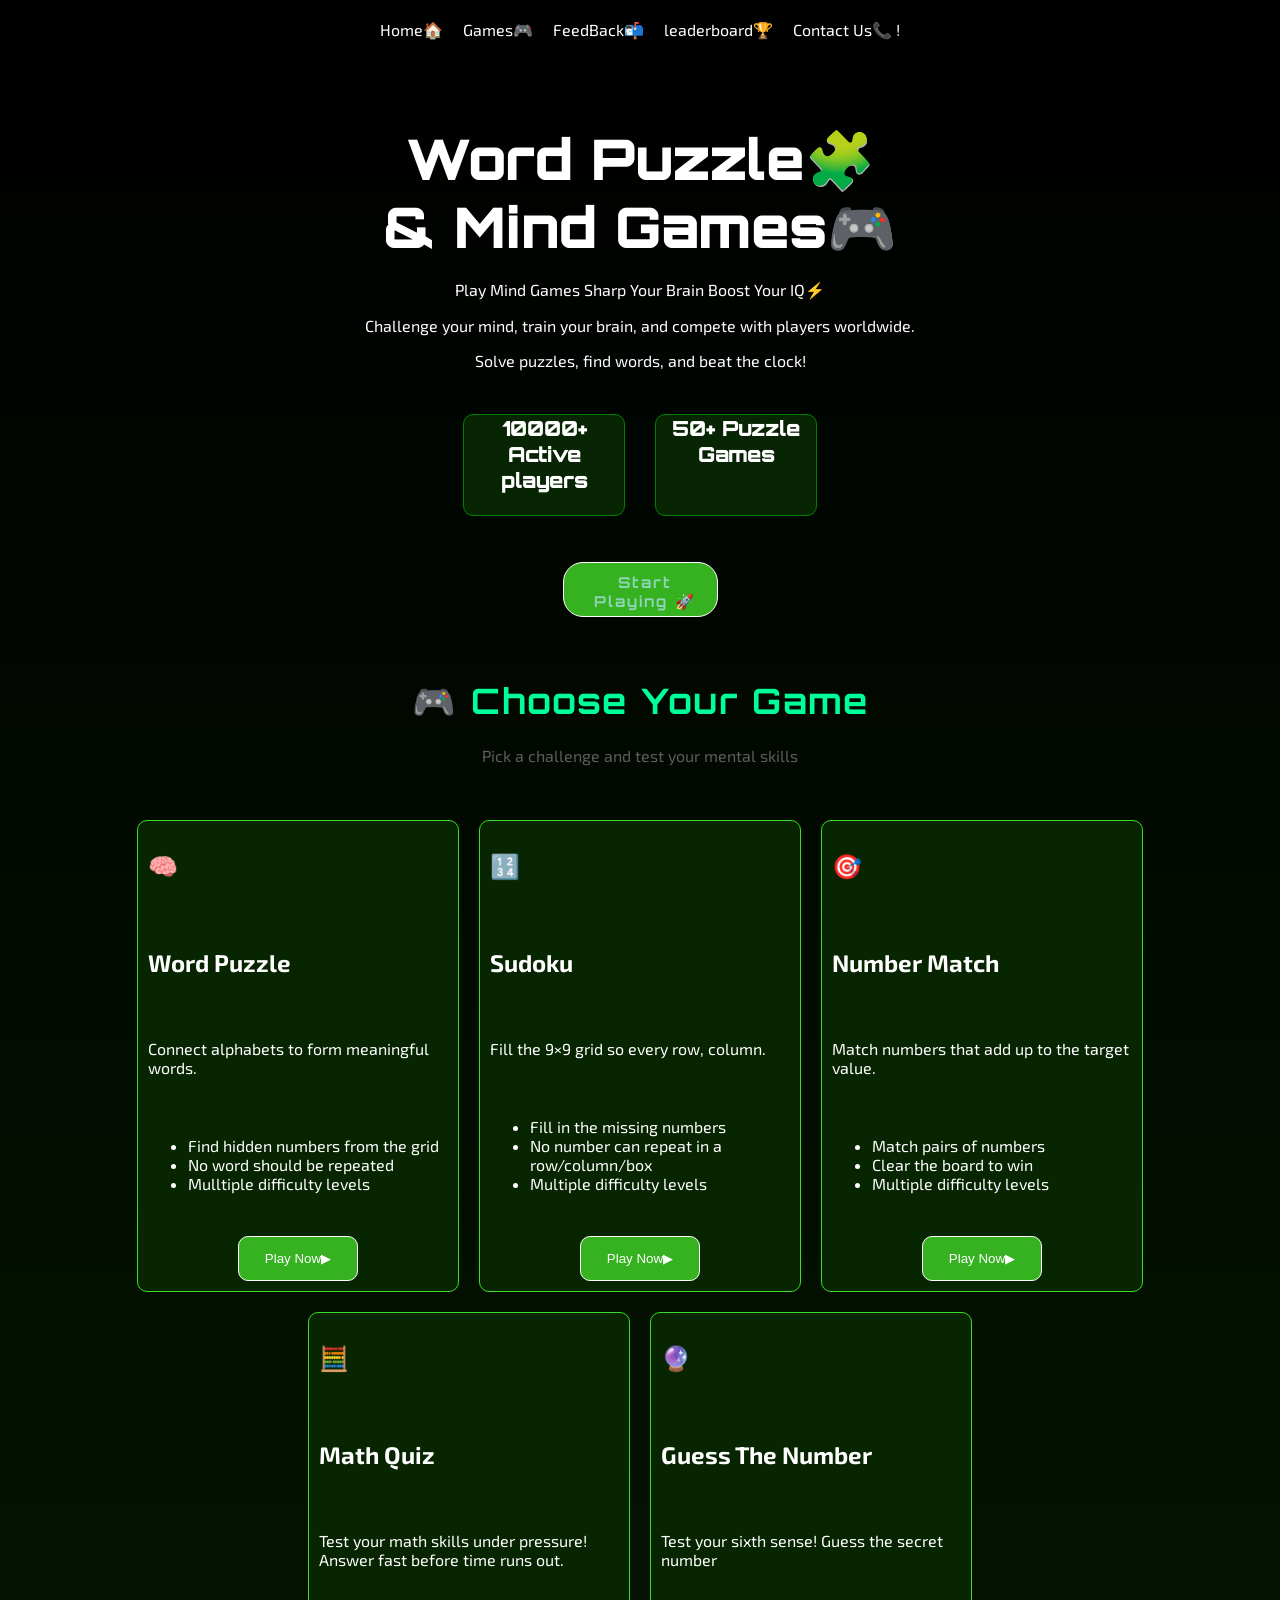
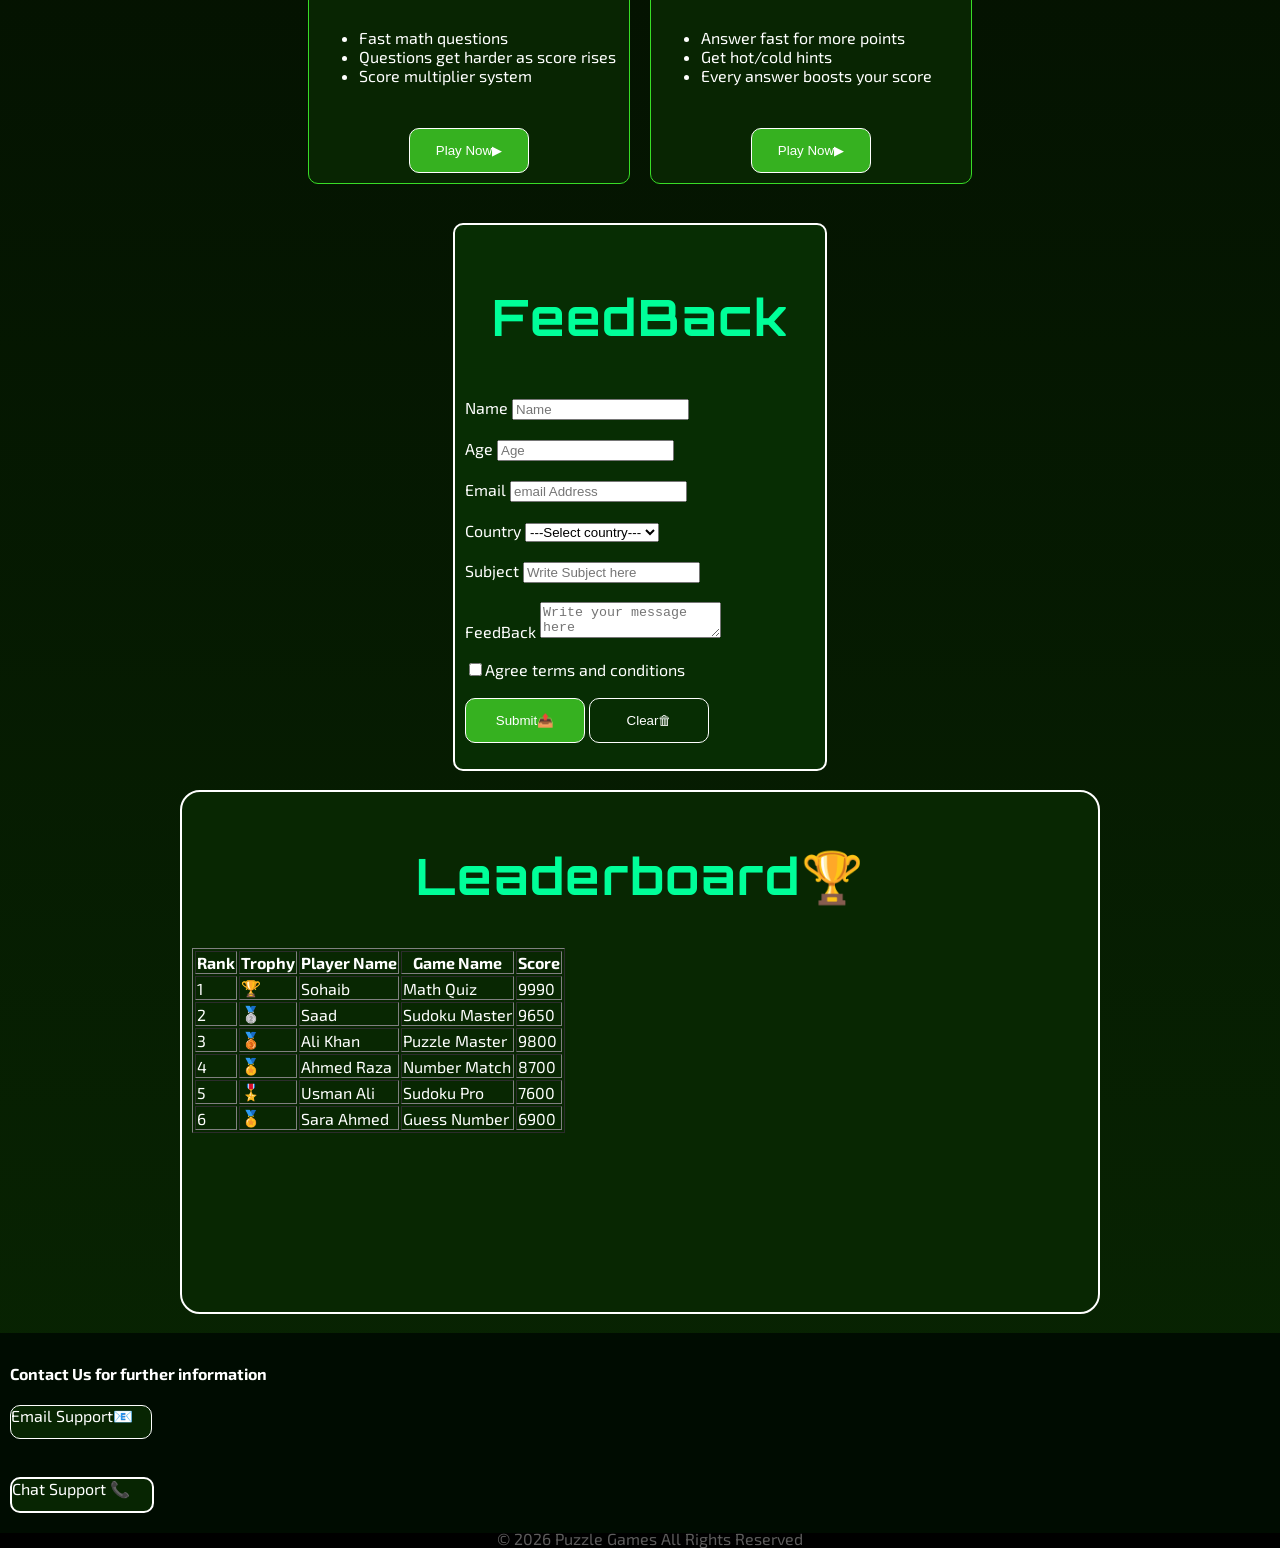
==== index.html @ 6eb20906 "3rd commit" ====
<html lang="en">

<head>
  <meta charset="UTF-8" />
  <meta name="viewport" content="width=device-width, initial-scale=1.0" />
  <title>Word Puzzle🧩 and Mind Games🎮</title>
  <link rel="preconnect" href="https://fonts.googleapis.com">
  <link rel="preconnect" href="https://fonts.gstatic.com" crossorigin>
  <link
    href="https://fonts.googleapis.com/css2?family=Exo+2:ital,wght@0,300;0,400;0,600;0,700;0,900;1,700&family=Orbitron:wght@400;700;900&display=swap"
    rel="stylesheet">
  <link href="https://fonts.googleapis.com/css2?family=Orbitron:wght@400;700&display=swap" rel="stylesheet">
  <link rel="stylesheet" href="./styles.css" />
</head>

<body>
  <header id="header">
    <nav class="games-nav">
      <a href="#">Home🏠</a>
      <a href="#">Games🎮</a>
      <a href="#">FeedBack📬</a>
      <a href="#">leaderboard🏆</a>
      <a href="#">Contact Us📞 !</a>
    </nav>
  </header>
  <br />
  <main>
    <section id="main">
      <div id="main-hd">
        <h1 id="h1-1" class="heading">Word Puzzle🧩<br> <span>& Mind Games🎮</span> </h1>
        <p>Play Mind Games Sharp Your Brain Boost Your IQ⚡</p>
        <p>
          Challenge your mind, train your brain, and compete with players
          worldwide.
        </p>
        <p>Solve puzzles, find words, and beat the clock!</p>
        <div id="stats">
          <h4 id="st-01">10000+ Active players</h4>
          <h4 id="st-02">50+ Puzzle Games</h4>
        </div>
      </div>
      <br>
      <button id="st-p">Start Playing 🚀</button>
    </section>
<br>
<br>

    <h1 id="h1-3">🎮 Choose Your Game</h1>
    <p id="p-1">Pick a challenge and test your mental skills</p>
    <br>
    <section id="games">

      <div id="card-01" class="g-cards">
        <h2>🧠</h2>
        <h2 id="g-cards-h2">Word Puzzle</h2>
        <p>Connect alphabets to form meaningful words.</p>
        <ul>
          <li>Find hidden numbers from the grid</li>
          <li>No word should be repeated</li>
          <li>Mulltiple difficulty levels</li>
        </ul>
        <div id="btn-1" class="p-btns">
          <button id="btn-play" class="btns">Play Now▶ </button>
        </div>
      </div>
      <div id="card-02" class="g-cards">
        <h2>🔢</h2>
        <h2 id="g-cards-h2">Sudoku</h2>
        <p>Fill the 9×9 grid so every row, column.</p>
        <ul>
          <li>Fill in the missing numbers</li>
          <li>No number can repeat in a row/column/box</li>
          <li>Multiple difficulty levels</li>
        </ul>
        <div id="btn-2" class="p-btns">
          <button id="btn-play" class="btns">Play Now▶</button>
        </div>
      </div>
      <div id="card-03" class="g-cards">
        <h2>🎯</h2>
        <h2 id="g-cards-h2">Number Match</h2>
        <p>Match numbers that add up to the target value.</p>
        <ul>
          <li>Match pairs of numbers</li>
          <li>Clear the board to win</li>
          <li>Multiple difficulty levels</li>
        </ul>
        <div id="btn-3" class="p-btns">
          <button id="btn-play" class="btns">Play Now▶</button>
        </div>
      </div>
      <div id="card-04" class="g-cards">
        <h2>🧮</h2>
        <h2 id="g-cards-h2">Math Quiz</h2>
        <p>Test your math skills under pressure! Answer fast before time runs out.</p>
        <ul>
          <li>Fast math questions</li>
          <li>Questions get harder as score rises</li>
          <li>Score multiplier system</li>
        </ul>
        <div id="btn-4" class="p-btns">
          <button id="btn-play" class="btns">Play Now▶</button>
        </div>
      </div>
      <div id="card-05" class="g-cards">
        <h2>🔮</h2>
        <h2 id="g-cards-h2">Guess The Number</h2>
        <p>Test your sixth sense! Guess the secret number </p>
        <ul>
          <li>Answer fast for more points</li>
          <li>Get hot/cold hints</li>
          <li>Every answer boosts your score</li>
        </ul>
        <div id="btn-5" class="p-btns">
          <button id="btn-play" class="btns">Play Now▶</button>
        </div>
      </div>
    </section>
    <br>
    <section id="FeedBack">
      <div id="fd-b" class="cont-1">
        <form action="#" method="post">
          <h3 id="fdb">FeedBack</h3>
          <div>
            <label id="usr-name" for="name">Name
              <input type="text" placeholder="Name" required />
            </label>
          </div>
          <br />
          <div>
            <label id="usr-age" for="age">Age
              <input type="number" placeholder="Age" required />
            </label>
          </div>
          <br />
          <div>
            <label id="usr-mail" for="email">Email
              <input type="email" placeholder="email Address" required />
            </label>
          </div>
          <br />
          <div>
            <label id="slct-country" for="country">Country</label>
            <select name="country" id="c01">
              <option value="">---Select country---</option>
              <option value="PK">Pakistan</option>
              <option value="US">United States</option>
              <option value="CHI">China</option>
              <option value="IND">India</option>
              <option value="BAN">Bangladesh</option>
              <option value="AFG">Afghanistan</option>
              <option value="IRN">Iran</option>
              <option value="Ger">Germany</option>
            </select>
          </div>
          <br />
          <div>
            <label id="sbjct" for="subject">Subject
              <input type="text" placeholder="Write Subject here" required />
            </label>
          </div>
          <br />
          <div>
            <label id="usr-fdb" for="FeedBack">FeedBack
              <textarea name="message" id="mess" placeholder="Write your message here" required></textarea>
            </label>
          </div>
          <br />
          <div>
            <label for="101">
              <input type="checkbox" id="101" required />Agree terms and conditions
            </label>
          </div>
          <br>
          <button type="submit" id="sub-btn" class="btns">Submit📤</button>
          <button type="reset" id="clr-btn" class="Clearbtn">Clear🗑</button>
      </div>
    </section>
    </form>

    </div>

    <br>
    <section id="leaderboard">
      <div id="ld-01">
        <h2 id="ldr-hed">Leaderboard🏆</h2>
        <table id="ldb-tbl" border="1">
          <tr>
            <th>Rank</th>
            <th>Trophy</th>
            <th>Player Name</th>
            <th>Game Name</th>
            <th>Score</th>
          </tr>

          <tr>
            <td>1</td>
            <td>🏆</td>
            <td>Sohaib</td>
            <td>Math Quiz</td>
            <td>9990</td>
          </tr>

          <tr>
            <td>2</td>
            <td>🥈</td>
            <td>Saad</td>
            <td>Sudoku Master</td>
            <td>9650</td>
          </tr>

          <tr>
            <td>3</td>
            <td>🥉</td>
            <td>Ali Khan</td>
            <td>Puzzle Master</td>
            <td>9800</td>
          </tr>

          <tr>
            <td>4</td>
            <td>🏅</td>
            <td>Ahmed Raza</td>
            <td>Number Match</td>
            <td>8700</td>
          </tr>

          <tr>
            <td>5</td>
            <td>🎖️</td>
            <td>Usman Ali</td>
            <td>Sudoku Pro</td>
            <td>7600</td>
          </tr>

          <tr>
            <td>6</td>
            <td>🏅</td>
            <td>Sara Ahmed</td>
            <td>Guess Number</td>
            <td>6900</td>
          </tr>
        </table>
      </div>
    </section>
    <br>
    <footer>
      <div class="support">
        <h4>Contact Us for further information</h4>
        <div id="e-sup"><a id="em-sup" href="saadullahhassan474@gmail.com">Email Support📧</a>
        </div>
        <br>
        <br>
        <div id="c-sup">
          <a id="ch-sup" href="https//:wa.me/03357741537">Chat Support 📞</a>
        </div>
      </div>
      <P id="p-1">© 2026 Puzzle Games All Rights Reserved</p>
    </footer>
  </main>
</body>

</html>
---- styles.css ----
body{
    background: linear-gradient(black,  #082502);
    font-family: "Exo 2", sans-serif ;
    padding: 0px;
    margin: 0px;
    color: white;
}

nav{
    display: flex;
    justify-content: center;
    gap: 20px;
    padding: 20px;
    background-color: black;
}

#stats{
    display: flex;
    justify-content: center;
    gap: 30px;
}

#st-01, #st-02{
    font-family: 'Orbitron', sans-serif;
    font-size: 1.3rem;
    font-weight: 900;
    width: 160px;
    height: 100px;
    background-color: #072502;
    border: 1px solid green;
    border-radius: 10px;
    transition: 0.3s;
}

.btns {
    width: 120px;
    height: 45px;
    background-color: #36b120;
    border: 1px solid white;
    border-radius: 10px;
    transition: 0.4s;
    color: white;
    cursor: pointer;
}

#clr-btn{
    width: 120px;
    height: 45px;
    text-align: center;
    justify-content: center;
    margin: auto;
    border: 1px solid white;
    border-radius: 10px;
    background-color: rgb(7, 45, 3);
    transition: 0.3s;
    cursor: pointer;
    color: white;
}

#clr-btn:hover{
    transform: scale(1.1);
}

#games{
    display: flex;
    justify-content: center;
    flex-wrap: wrap;
    padding: 20px;
    gap: 20px;
}

.g-cards{
    display: flex;
    flex-direction: column;
    flex-wrap: wrap;
    justify-content: space-between;
    width: 300px;
    height: 450px;
    background-color: #082502;
    border: 1px solid rgb(56, 221, 38);
    border-radius: 10px;
    padding: 10px;
    transition: 0.3s;

}

.g-cards:hover{
    transform: translateY(-10px);
    box-shadow: 
    0 0 10px greenyellow,
    0 0 20px greenyellow,
    0 0 40px greenyellow;
}


.p-btns{
    display: flex;
    justify-content: center;
}

.btns:hover{
    transform: scale(1.1);

}

#h1-1{
    font-family: 'Orbitron', sans-serif;
    font-size: clamp(2rem, 5vw, 3.5rem);
    font-weight: 900;
    line-height: 1.2;
    margin-bottom: 20px;
    text-shadow: 0 0 30px  linear-gradient rgb(0, 255, 136, .5);
}

#h1-3{
    text-align: center;
    font-family: 'Orbitron', sans-serif;
    font-size: 35px;
    font-weight: 700;
    color: #00ff99;
    letter-spacing: 2px;
}
#p-1{
    text-align: center;
    color: rgb(94, 93, 93);
}

#st-p{
    display: flex;
    justify-content: center;
    font-family: 'Orbitron', sans-serif;
    font-size: 15px;
    font-weight: 700;
    color: white;
    letter-spacing: 2px;
    color: #8dd5b4;
    padding: 10px 10px 20px 20px;
    width: 155px;
    height: 55px;
    margin: auto;
    border: 1px solid white;
    background-color: #36b120;
    border-radius: 20px;
    cursor: pointer;
    transition: 0.3s;
}

#st-p:hover{
    transform: translateY(-10px);
    box-shadow: 
    0 0 10px greenyellow,
    0 0 20px greenyellow,
    0 0 40px greenyellow;
}



#fd-b{
    margin: auto;
    padding: 10px;
    width: 350px;
    height: fit-content;
    background-color: rgb(7, 45, 3);
    border: 2px solid white;
    border-radius: 10px;
    transition: 0.3s;

}

#fd-b:hover{
    transform: translateY(-10px);
    box-shadow: 
    0 0 10px greenyellow,
    0 0 20px greenyellow,
    0 0 40px greenyellow;
}

#fdb{
    text-align: center;
    font-family: 'Orbitron', sans-serif;
    font-size: 50px;
    font-weight: 700;
    color: #00ff99;
    letter-spacing: 2px;

}

#e-sup{
    width: 140px;
    height: 32px;
    background-color: #072502;
    border: 1px solid white;
    border-radius: 10px;
    transition: 0.3s;
    cursor: pointer;
}
#c-sup{
    width: 140px;
    height: 32px;
    background-color: #072502;
    border: 2px solid white;
    border-radius: 10px;
    transition: 0.3s;
    cursor: pointer;
}
#c-sup:hover{
    transform: scale(1.1);
}
#e-sup:hover{
    transform: scale(1.1);
}

a {
    text-decoration: none;
    color: white;
}

#main-hd{
    text-align: center;


}

#ld-01{
    padding: 10px;
    width: 70%;
    height: 500px;
    margin: auto;
    background-color: #082702;
    border: 2px solid white;
    border-radius: 20px;
    transition: 0.3s;
    
}

#ldr-tbl{
    
}

#ld-01:hover{
    transform: translateY(-10px);
    box-shadow: 
    0 0 10px greenyellow,
    0 0 20px greenyellow,
    0 0 40px greenyellow;
}



#ldr-hed{
    text-align: center;
    font-family: 'Orbitron', sans-serif;
    font-size: 50px;
    font-weight: 700;
    color: #00ff99;
    letter-spacing: 2px;
}



footer{
    padding: 10px;
    width: 100%;
    height: 180px;
    background-color: rgb(0, 12, 1);
}
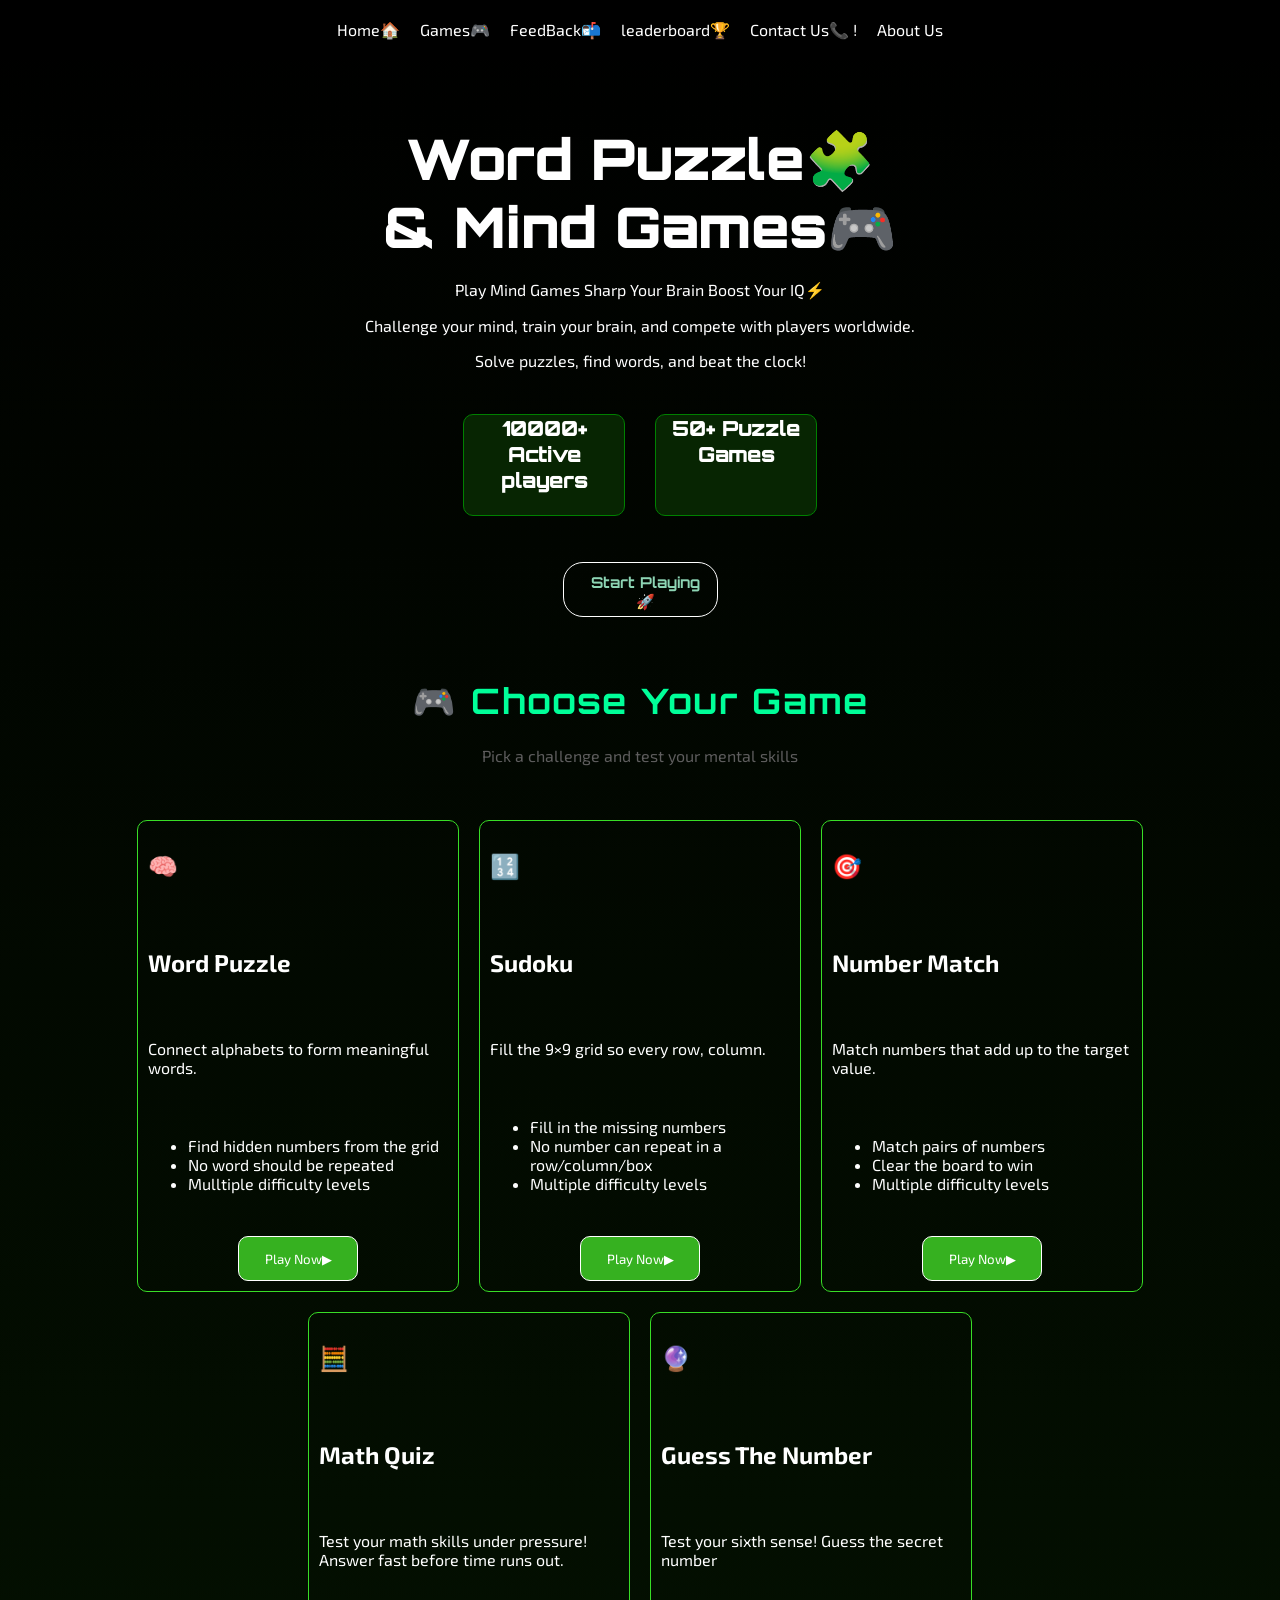
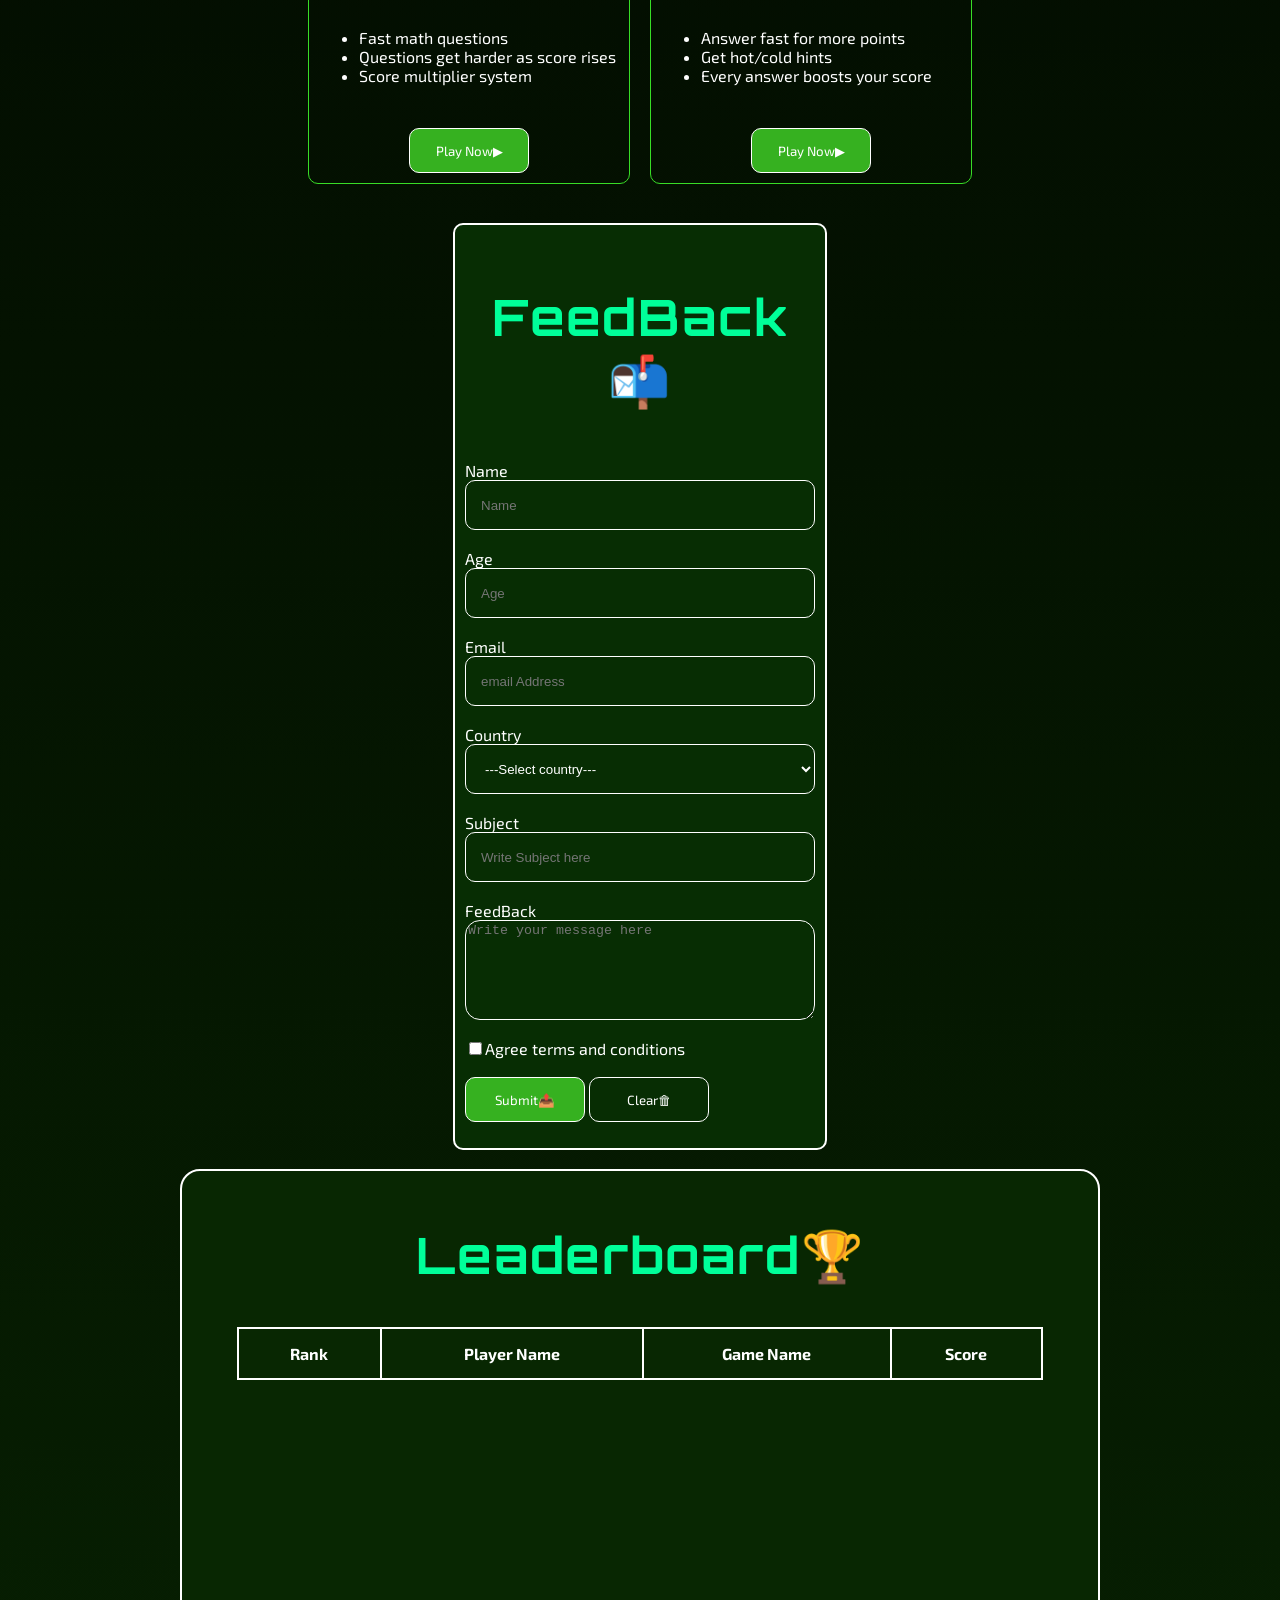
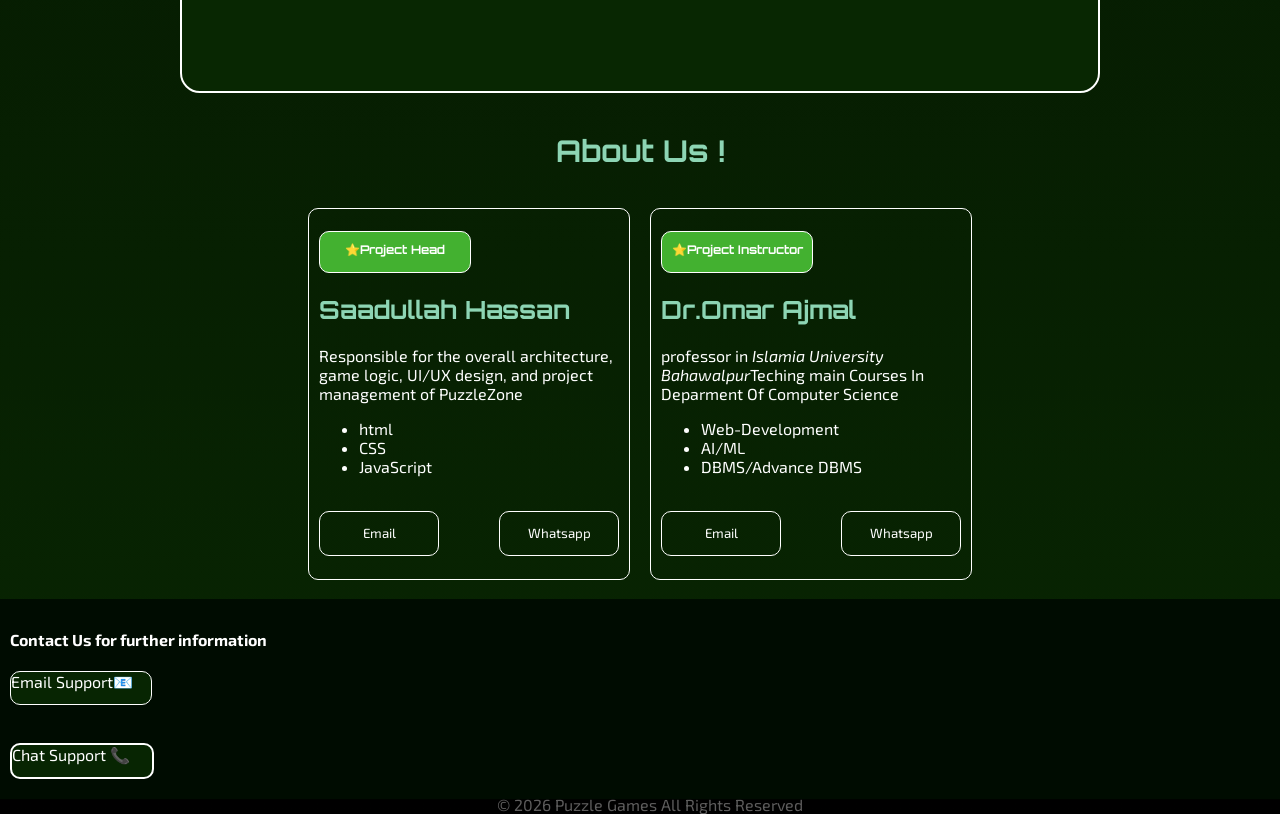
==== commit 7bc81eea: "3rd commit" ====
--- a/index.html
+++ b/index.html
@@ -21,6 +21,7 @@
       <a href="#">FeedBack📬</a>
       <a href="#">leaderboard🏆</a>
       <a href="#">Contact Us📞 !</a>
+      <a href="#">About Us</a>
     </nav>
   </header>
   <br />
@@ -120,55 +121,55 @@
     <section id="FeedBack">
       <div id="fd-b" class="cont-1">
         <form action="#" method="post">
-          <h3 id="fdb">FeedBack</h3>
-          <div>
+          <h3 id="fdb">FeedBack📬</h3>
+          <div id="fedB-7" class="fdb-area">
             <label id="usr-name" for="name">Name
-              <input type="text" placeholder="Name" required />
-            </label>
-          </div>
-          <br />
-          <div>
+              <input id="inpt" type="text" placeholder="Name" required />
+            </label>
+          </div>
+          <br />
+          <div id="fedB-1" class="fdb-area">
             <label id="usr-age" for="age">Age
-              <input type="number" placeholder="Age" required />
-            </label>
-          </div>
-          <br />
-          <div>
+              <input id="inpt" type="number" placeholder="Age" required />
+            </label>
+          </div>
+          <br />
+          <div id="fedB-2" class="fdb-area">
             <label id="usr-mail" for="email">Email
-              <input type="email" placeholder="email Address" required />
-            </label>
-          </div>
-          <br />
-          <div>
+              <input id="inpt" type="email" placeholder="email Address" required />
+            </label>
+          </div>
+          <br />
+          <div id="fedB-3" class="fdb-area">
             <label id="slct-country" for="country">Country</label>
-            <select name="country" id="c01">
-              <option value="">---Select country---</option>
-              <option value="PK">Pakistan</option>
-              <option value="US">United States</option>
-              <option value="CHI">China</option>
-              <option value="IND">India</option>
-              <option value="BAN">Bangladesh</option>
-              <option value="AFG">Afghanistan</option>
-              <option value="IRN">Iran</option>
-              <option value="Ger">Germany</option>
+            <select name="country" id="inpt" class="cntry">
+              <option id="slct" value="">---Select country---</option>
+              <option id="slct" value="PK">Pakistan</option>
+              <option id="slct" value="US">United States</option>
+              <option id="slct" value="CHI">China</option>
+              <option id="slct" value="IND">India</option>
+              <option id="slct" value="BAN">Bangladesh</option>
+              <option id="slct" value="AFG">Afghanistan</option>
+              <option id="slct" value="IRN">Iran</option>
+              <option id="slct" value="Ger">Germany</option>
             </select>
           </div>
           <br />
-          <div>
+          <div id="fedB-4" class="fdb-area">
             <label id="sbjct" for="subject">Subject
-              <input type="text" placeholder="Write Subject here" required />
-            </label>
-          </div>
-          <br />
-          <div>
+              <input id="inpt" type="text" placeholder="Write Subject here" required />
+            </label>
+          </div>
+          <br />
+          <div id="fedB-5" class="fdb-area">
             <label id="usr-fdb" for="FeedBack">FeedBack
-              <textarea name="message" id="mess" placeholder="Write your message here" required></textarea>
-            </label>
-          </div>
-          <br />
-          <div>
+              <textarea name="message" id="textarea" placeholder="Write your message here" required></textarea>
+            </label>
+          </div>
+          <br />
+          <div id="fedB-6" class="fdb-area">
             <label for="101">
-              <input type="checkbox" id="101" required />Agree terms and conditions
+              <input type="checkbox" id="101" required  />Agree terms and conditions
             </label>
           </div>
           <br>
@@ -184,64 +185,59 @@
     <section id="leaderboard">
       <div id="ld-01">
         <h2 id="ldr-hed">Leaderboard🏆</h2>
-        <table id="ldb-tbl" border="1">
-          <tr>
+        <table id="leaderboard">
+          <thead>
+          <tr id="tbl-hd">
             <th>Rank</th>
-            <th>Trophy</th>
             <th>Player Name</th>
             <th>Game Name</th>
             <th>Score</th>
           </tr>
-
-          <tr>
-            <td>1</td>
-            <td>🏆</td>
-            <td>Sohaib</td>
-            <td>Math Quiz</td>
-            <td>9990</td>
-          </tr>
-
-          <tr>
-            <td>2</td>
-            <td>🥈</td>
-            <td>Saad</td>
-            <td>Sudoku Master</td>
-            <td>9650</td>
-          </tr>
-
-          <tr>
-            <td>3</td>
-            <td>🥉</td>
-            <td>Ali Khan</td>
-            <td>Puzzle Master</td>
-            <td>9800</td>
-          </tr>
-
-          <tr>
-            <td>4</td>
-            <td>🏅</td>
-            <td>Ahmed Raza</td>
-            <td>Number Match</td>
-            <td>8700</td>
-          </tr>
-
-          <tr>
-            <td>5</td>
-            <td>🎖️</td>
-            <td>Usman Ali</td>
-            <td>Sudoku Pro</td>
-            <td>7600</td>
-          </tr>
-
-          <tr>
-            <td>6</td>
-            <td>🏅</td>
-            <td>Sara Ahmed</td>
-            <td>Guess Number</td>
-            <td>6900</td>
-          </tr>
+          </thead>
+          <tbody id="tbl-body"> 
+
+          </tbody>
         </table>
       </div>
+    </section>
+    <br>
+      <div id="about-us">
+         <h1 >About Us !</h1>
+      </div>
+      <br>
+    <section id="aboutUs">
+      <div id="saad">
+        <p id="p-02" >⭐Project Head</p>
+        <h2 id="h-name">Saadullah Hassan</h2>
+        <p id="abtu-p">Responsible for the overall architecture, game logic, UI/UX design, and project management of PuzzleZone</p>
+        <ul>
+         <li id="skills">html</li>
+         <li id="skills">CSS</li>
+         <li id="skills">JavaScript</li>
+         </ul>
+         <br>
+         <div id="cont-btns">
+           <button id="cont-mail" class="abt-btn">Email</button>
+           <button id="cont-msg" class="abt-btn" >Whatsapp</button>
+         </div>
+      </div>
+      <div id="instructor">
+        <p id="p-02">⭐Project Instructor</p>
+        <h2 id="h-name">Dr.Omar Ajmal</h2>
+        <p>professor in <i>Islamia University Bahawalpur</i>Teching main Courses In Deparment Of Computer Science </p>
+        <ul>
+         <li id="skill-1">Web-Development</li>
+         <li id="skill-1">AI/ML</li>
+         <li id="skill-1">DBMS/Advance DBMS</li>
+        </ul>
+        <br>
+        <div id="cont-btns">
+         <button id="cont-mail" class="abt-btn">Email</button>
+         <button id="cont-msg" class="abt-btn">Whatsapp</button>
+        </div>
+      </div>
+
+
     </section>
     <br>
     <footer>
--- a/styles.css
+++ b/styles.css
@@ -41,6 +41,7 @@
     transition: 0.4s;
     color: white;
     cursor: pointer;
+    font-family: 'Exo 2', sans-serif
 }
 
 #clr-btn{
@@ -51,14 +52,17 @@
     margin: auto;
     border: 1px solid white;
     border-radius: 10px;
-    background-color: rgb(7, 45, 3);
-    transition: 0.3s;
-    cursor: pointer;
-    color: white;
+    background-color: transparent;
+    transition: 0.3s;
+    cursor: pointer;
+    color: white;
+    font-family: 'Exo 2', sans-serif
 }
 
 #clr-btn:hover{
     transform: scale(1.1);
+    border-color: red;
+    color: red;
 }
 
 #games{
@@ -76,11 +80,12 @@
     justify-content: space-between;
     width: 300px;
     height: 450px;
-    background-color: #082502;
+    background-color: transparent;
     border: 1px solid rgb(56, 221, 38);
     border-radius: 10px;
     padding: 10px;
     transition: 0.3s;
+    cursor: pointer;
 
 }
 
@@ -131,15 +136,13 @@
     font-family: 'Orbitron', sans-serif;
     font-size: 15px;
     font-weight: 700;
-    color: white;
-    letter-spacing: 2px;
     color: #8dd5b4;
     padding: 10px 10px 20px 20px;
     width: 155px;
     height: 55px;
     margin: auto;
     border: 1px solid white;
-    background-color: #36b120;
+    background-color: transparent;
     border-radius: 20px;
     cursor: pointer;
     transition: 0.3s;
@@ -158,12 +161,13 @@
 #fd-b{
     margin: auto;
     padding: 10px;
-    width: 350px;
+    width: 350;
     height: fit-content;
     background-color: rgb(7, 45, 3);
     border: 2px solid white;
     border-radius: 10px;
     transition: 0.3s;
+    cursor: pointer;
 
 }
 
@@ -185,6 +189,36 @@
 
 }
 
+.fdb-area{
+    display: flex;
+    flex-direction: column;
+
+}
+
+#inpt{
+    width: 100%;
+    height: 50px;
+    border: 1px solid white;
+    border-radius: 10px;
+    padding-left: 15px;
+    background-color: transparent;
+    justify-content: center;
+    color: white;
+}
+
+#slct{
+    color: black;
+}
+
+#textarea{
+    width: 100%;
+    height: 100px;
+    background-color: transparent;
+    border: 1px solid white;
+    border-radius:15px;
+
+}
+
 #e-sup{
     width: 140px;
     height: 32px;
@@ -230,11 +264,22 @@
     border: 2px solid white;
     border-radius: 20px;
     transition: 0.3s;
+    cursor: pointer;
     
 }
 
-#ldr-tbl{
-    
+table{
+    width: 90%;
+    margin: auto;
+    border-collapse: collapse;
+    text-align: center;
+
+}
+
+th, td{
+    border: 2px solid white;
+    padding: 15px;
+    color: white;
 }
 
 #ld-01:hover{
@@ -256,6 +301,103 @@
     letter-spacing: 2px;
 }
 
+#aboutUs{
+    display: flex;
+    justify-content: center;
+    gap: 20px;
+}
+
+#about-us{
+    text-align: center;
+    font-family: 'Orbitron', sans-serif;
+    font-size: 15px;
+    font-weight: 700;
+    color: #8dd5b4;
+}
+
+#saad{
+    width: 300px;
+    height: 350px;
+    padding: 10px;
+    background-color: transparent;
+    border: 1px solid white;
+    border-radius: 10px;
+    transition: 0.3s;
+    cursor: pointer;
+
+}
+
+
+#instructor{
+    width: 300px;
+    height: 350px;
+    padding: 10px;
+    background-color: transparent;
+    border: 1px solid white;
+    border-radius: 10px;
+    transition: 0.3s;
+    cursor: pointer;
+}
+
+#h-name{
+    font-family: 'Orbitron', sans-serif;
+    font-size: 25px;
+    font-weight: 700;
+    color: #8dd5b4;
+}
+
+#avtar{
+    font-size: 45px;
+    text-align: center;
+
+}
+
+.abt-btn{
+    width: 120px;
+    height: 45px;
+    background-color: transparent;
+    border: 1px solid white;
+    border-radius: 10px;
+    transition: 0.4s;
+    color: white;
+    cursor: pointer;
+    font-family: 'Exo 2', sans-serif;
+    transition: 0.3s;
+}
+
+.abt-btn:hover{
+    transform: scale(1.1);
+}
+
+#cont-btns{
+    display: flex;
+    flex-direction: row;
+    flex-wrap: wrap;
+    justify-content: space-between;
+}
+
+#saad:hover, #instructor:hover{
+    transform: translateY(-10px);
+    box-shadow: 
+     0 0 10px greenyellow,
+     0 0 20px greenyellow,
+     0 0 40px greenyellow;
+
+}
+
+#p-02{
+    text-align: center;
+    padding-top: 10px;
+    width: 150px;
+    height: 30px;
+    font-family: 'Orbitron', sans-serif;
+    font-size: 12px;
+    font-weight: 700;
+    color: #ffffff;
+    border: 1px solid white;
+    border-radius: 10px;
+    background-color: #43b130;
+}
 
 
 footer{
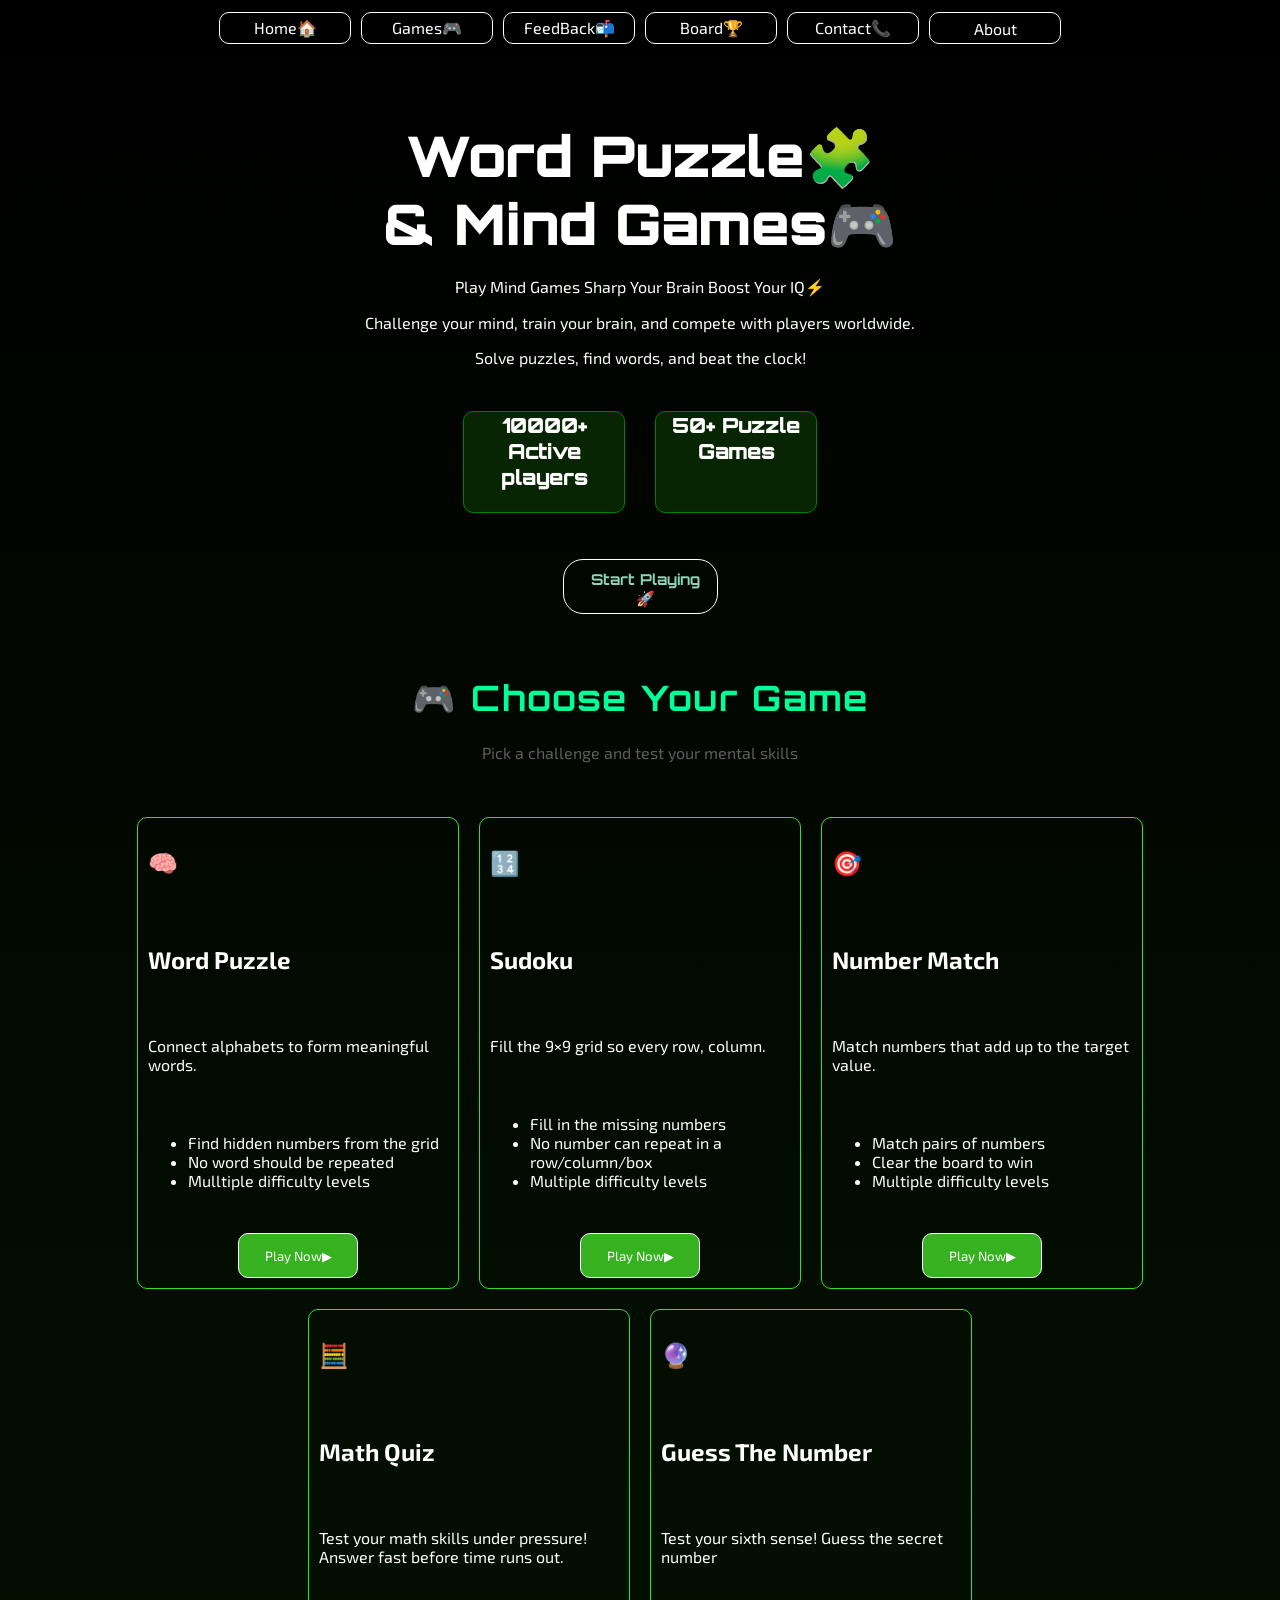
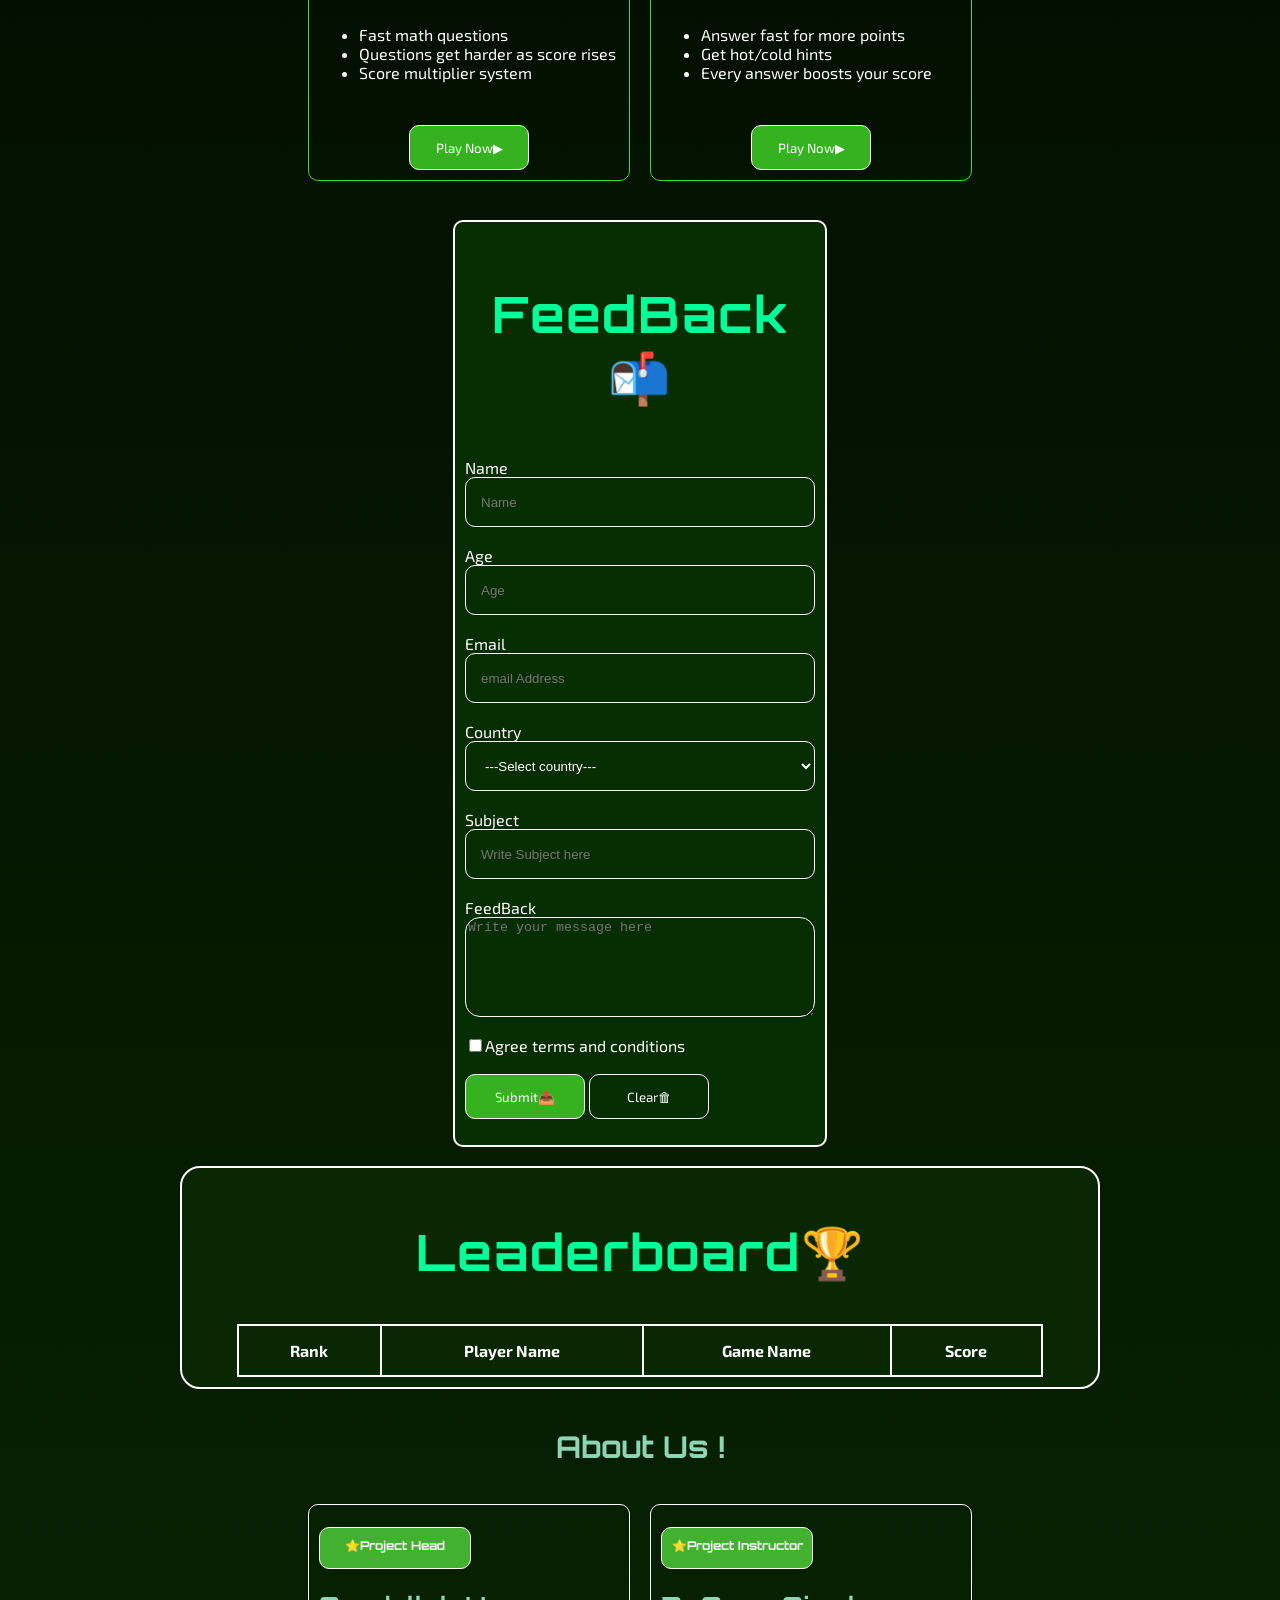
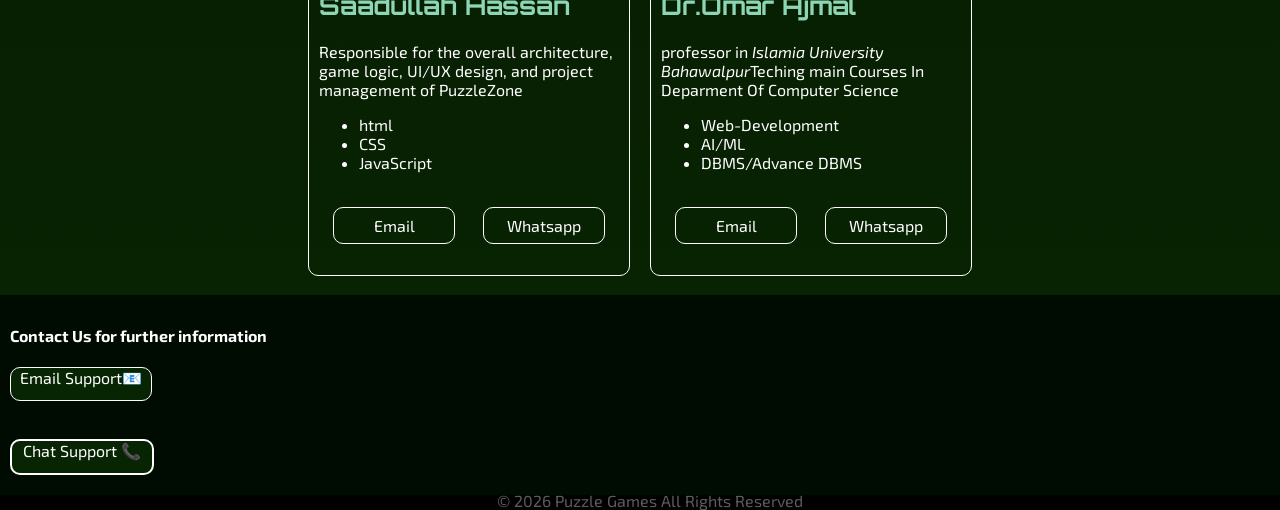
==== commit 6fdcc29e: "4th commit" ====
--- a/index.html
+++ b/index.html
@@ -16,19 +16,22 @@
 <body>
   <header id="header">
     <nav class="games-nav">
-      <a href="#">Home🏠</a>
-      <a href="#">Games🎮</a>
-      <a href="#">FeedBack📬</a>
-      <a href="#">leaderboard🏆</a>
-      <a href="#">Contact Us📞 !</a>
-      <a href="#">About Us</a>
+      <a class="web-nav" href="#home">Home🏠</a>
+      <a class="web-nav" href="#games">Games🎮</a>
+      <a class="web-nav" href="#FeedBack">FeedBack📬</a>
+      <a class="web-nav" href="#leaderboard">Board🏆</a>
+      <a class="web-nav" href="#support">Contact📞</a>
+      <a class="web-nav" href="#aboutUs">About</a>
     </nav>
   </header>
-  <br />
+  <br>
+  <br>
+  <br>
+  <br>
   <main>
-    <section id="main">
+    <section id="home">
       <div id="main-hd">
-        <h1 id="h1-1" class="heading">Word Puzzle🧩<br> <span>& Mind Games🎮</span> </h1>
+        <h1 id="h1-1">Word Puzzle🧩<br> <span>& Mind Games🎮</span> </h1>
         <p>Play Mind Games Sharp Your Brain Boost Your IQ⚡</p>
         <p>
           Challenge your mind, train your brain, and compete with players
@@ -124,25 +127,25 @@
           <h3 id="fdb">FeedBack📬</h3>
           <div id="fedB-7" class="fdb-area">
             <label id="usr-name" for="name">Name
-              <input id="inpt" type="text" placeholder="Name" required />
+              <input id="inpt" class="inpt" type="text" placeholder="Name" required />
             </label>
           </div>
           <br />
           <div id="fedB-1" class="fdb-area">
             <label id="usr-age" for="age">Age
-              <input id="inpt" type="number" placeholder="Age" required />
+              <input id="inpt-2" class="inpt" type="number" placeholder="Age" required />
             </label>
           </div>
           <br />
           <div id="fedB-2" class="fdb-area">
             <label id="usr-mail" for="email">Email
-              <input id="inpt" type="email" placeholder="email Address" required />
+              <input id="inpt-3" class="inpt" type="email" placeholder="email Address" required />
             </label>
           </div>
           <br />
           <div id="fedB-3" class="fdb-area">
             <label id="slct-country" for="country">Country</label>
-            <select name="country" id="inpt" class="cntry">
+            <select name="country" id="inpt-4" class="inpt">
               <option id="slct" value="">---Select country---</option>
               <option id="slct" value="PK">Pakistan</option>
               <option id="slct" value="US">United States</option>
@@ -157,7 +160,7 @@
           <br />
           <div id="fedB-4" class="fdb-area">
             <label id="sbjct" for="subject">Subject
-              <input id="inpt" type="text" placeholder="Write Subject here" required />
+              <input id="inpt-4" class="inpt" type="text" placeholder="Write Subject here" required />
             </label>
           </div>
           <br />
@@ -185,7 +188,7 @@
     <section id="leaderboard">
       <div id="ld-01">
         <h2 id="ldr-hed">Leaderboard🏆</h2>
-        <table id="leaderboard">
+        <table id="leaderboard-tbl">
           <thead>
           <tr id="tbl-hd">
             <th>Rank</th>
@@ -217,8 +220,8 @@
          </ul>
          <br>
          <div id="cont-btns">
-           <button id="cont-mail" class="abt-btn">Email</button>
-           <button id="cont-msg" class="abt-btn" >Whatsapp</button>
+         <a id="cont-mail" class="abt-btn" href="mailto:saadullahhassan474@gmail.com">Email</a>
+         <a id="cont-msg" class="abt-btn" href="https://wa.me/923357741537">Whatsapp</a>
          </div>
       </div>
       <div id="instructor">
@@ -232,28 +235,29 @@
         </ul>
         <br>
         <div id="cont-btns">
-         <button id="cont-mail" class="abt-btn">Email</button>
-         <button id="cont-msg" class="abt-btn">Whatsapp</button>
-        </div>
-      </div>
-
-
-    </section>
-    <br>
-    <footer>
+         <a id="cont-mail" class="abt-btn" href="mailto:omer.cs.iub@gmail.com">Email</a>
+         <a id="cont-msg" class="abt-btn" href="https://wa.me/923346860593">Whatsapp</a>
+        </div>
+      </div>
+
+
+    </section>
+    <br>
+    <footer id="support">
       <div class="support">
         <h4>Contact Us for further information</h4>
-        <div id="e-sup"><a id="em-sup" href="saadullahhassan474@gmail.com">Email Support📧</a>
+        <div id="e-sup"><a id="em-sup" href="mailto:saadullahhassan474@gmail.com">Email Support📧</a>
         </div>
         <br>
         <br>
         <div id="c-sup">
-          <a id="ch-sup" href="https//:wa.me/03357741537">Chat Support 📞</a>
+          <a id="ch-sup" href="https://wa.me/923357741537">Chat Support 📞</a>
         </div>
       </div>
       <P id="p-1">© 2026 Puzzle Games All Rights Reserved</p>
     </footer>
   </main>
+      <script src="js/main.js"></script>
 </body>
 
 </html>
--- a/styles.css
+++ b/styles.css
@@ -4,15 +4,54 @@
     padding: 0px;
     margin: 0px;
     color: white;
-}
+    overflow-x: hidden;
+}
+
+html{
+  scroll-behavior: smooth;
+}
+
+
 
 nav{
     display: flex;
     justify-content: center;
-    gap: 20px;
-    padding: 20px;
+    align-items: center;
+    flex-wrap: wrap;
+    gap: 10px;
+    padding: 12px;
     background-color: black;
-}
+    position: fixed;
+    top: 0;
+    left: 0;
+    width: 100%;
+    z-index: 1000; 
+    box-sizing: border-box;
+    font-family: 'Exo 2', sans-serif
+}
+
+.web-nav{
+    width: 130px;
+    height: 30px;
+    text-align: center;
+    background-color: transparent;
+    border-radius: 10px;
+    border: 1px solid white;
+    transition: 0.3s;
+
+}
+
+.web-nav:hover{
+    transform: translateY(1px);
+    color: red;
+}
+
+.games-nav{
+    position: fixed;
+    top: 0;
+    left: 0;
+}
+
 
 #stats{
     display: flex;
@@ -195,7 +234,7 @@
 
 }
 
-#inpt{
+.inpt{
     width: 100%;
     height: 50px;
     border: 1px solid white;
@@ -244,9 +283,12 @@
     transform: scale(1.1);
 }
 
-a {
+a{
     text-decoration: none;
     color: white;
+    justify-content: center;
+    display: flex;
+    align-items: center;
 }
 
 #main-hd{
@@ -258,7 +300,8 @@
 #ld-01{
     padding: 10px;
     width: 70%;
-    height: 500px;
+    height: fit-content;
+    flex-wrap: wrap;
     margin: auto;
     background-color: #082702;
     border: 2px solid white;
@@ -303,6 +346,7 @@
 
 #aboutUs{
     display: flex;
+    flex-wrap: wrap;
     justify-content: center;
     gap: 20px;
 }
@@ -354,9 +398,10 @@
 
 .abt-btn{
     width: 120px;
-    height: 45px;
-    background-color: transparent;
-    border: 1px solid white;
+    height: 35px;
+    background-color: transparent;
+    border: 1px solid white;
+
     border-radius: 10px;
     transition: 0.4s;
     color: white;
@@ -373,7 +418,8 @@
     display: flex;
     flex-direction: row;
     flex-wrap: wrap;
-    justify-content: space-between;
+    justify-content: space-around;
+    text-align: center;
 }
 
 #saad:hover, #instructor:hover{
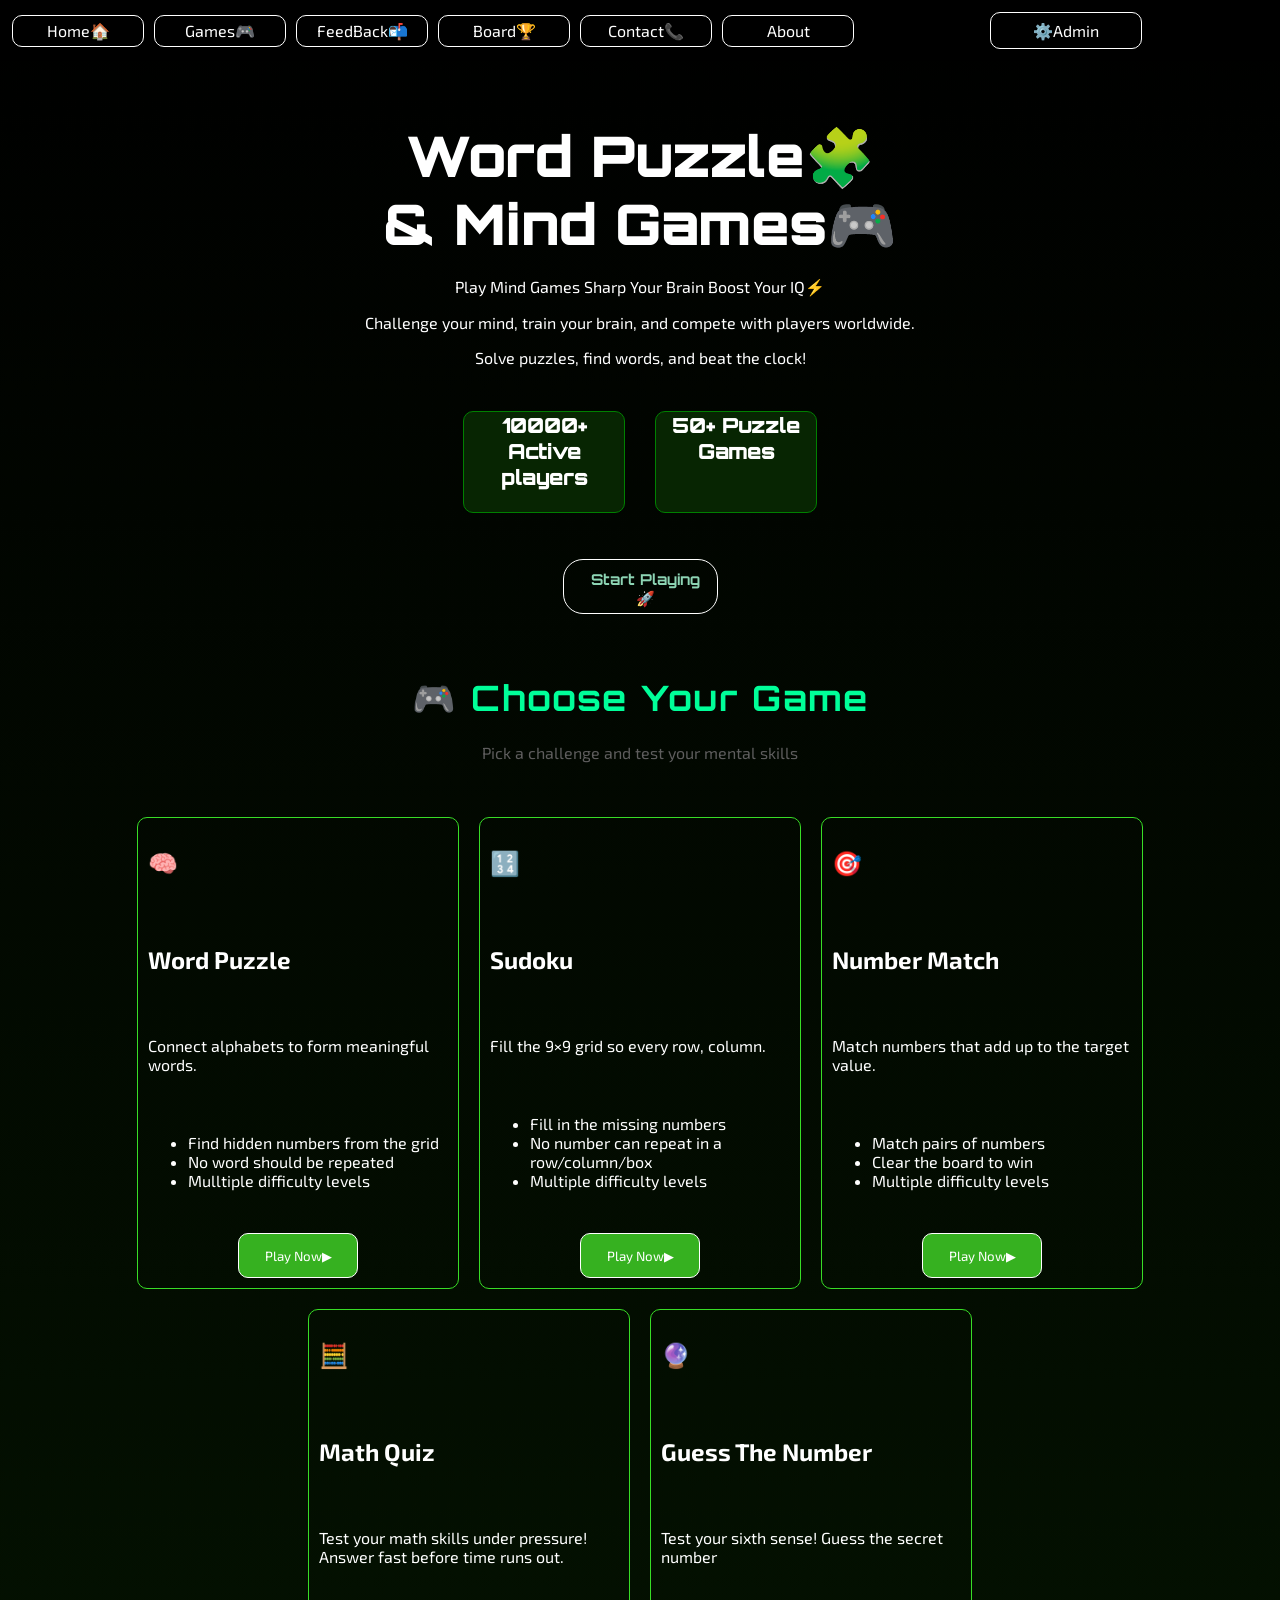
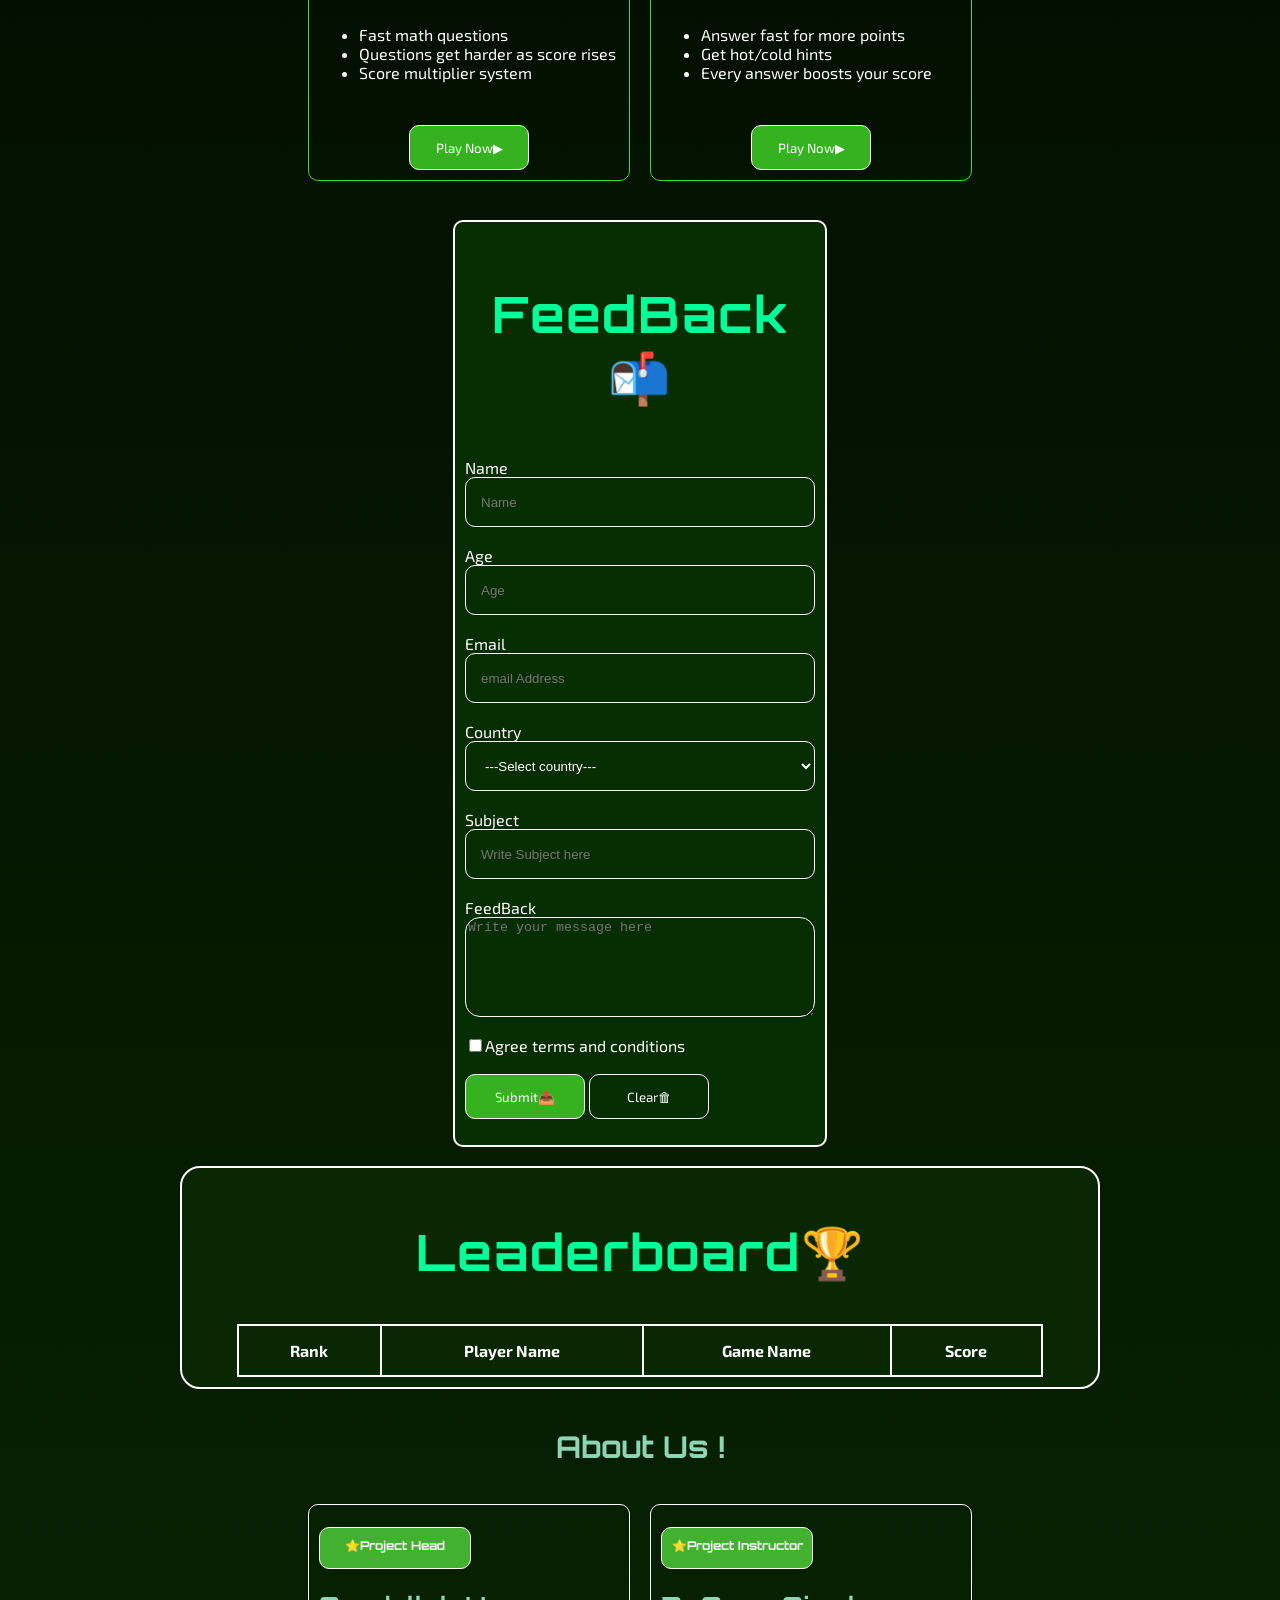
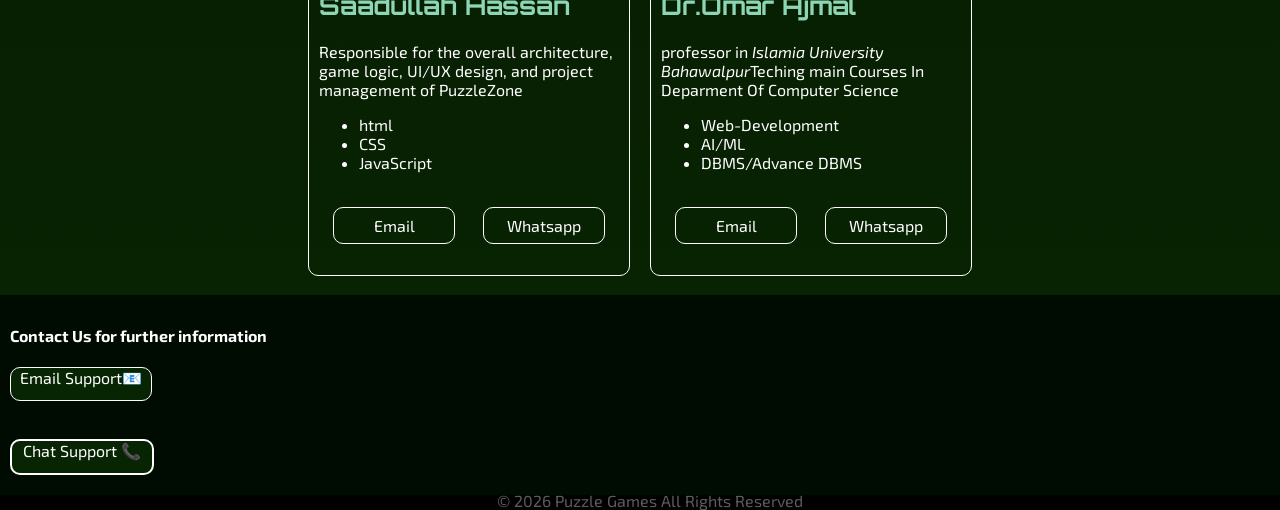
==== commit 151caea5: "5th commit" ====
--- a/index.html
+++ b/index.html
@@ -22,6 +22,7 @@
       <a class="web-nav" href="#leaderboard">Board🏆</a>
       <a class="web-nav" href="#support">Contact📞</a>
       <a class="web-nav" href="#aboutUs">About</a>
+      <a class="web-nav" id="admn-nav" href="./admin.html">⚙️Admin</a>
     </nav>
   </header>
   <br>
--- a/styles.css
+++ b/styles.css
@@ -27,8 +27,17 @@
     width: 100%;
     z-index: 1000; 
     box-sizing: border-box;
-    font-family: 'Exo 2', sans-serif
-}
+    font-family: 'Exo 2', sans-serif;
+    transition: 0.3s;
+}
+
+nav:hover{
+        box-shadow:
+        0 0 10px yellowgreen,
+        0 0 20px yellowgreen,
+        0 0 40px yellowgreen;
+}
+
 
 .web-nav{
     width: 130px;
@@ -52,6 +61,25 @@
     left: 0;
 }
 
+#admn-nav{
+    width: 150px;
+    height: 35px;
+    margin: auto;
+    border: 1px solid white;
+    border-radius: 10px;
+    color: white;
+    transition: 0.3s;
+
+}
+
+#admn-nav:hover{
+    transform: translateY(2px);
+    box-shadow:
+        0 0 10px darkred,
+        0 0 20px darkred,
+        0 0 40px darkred;
+
+}
 
 #stats{
     display: flex;
@@ -451,4 +479,421 @@
     width: 100%;
     height: 180px;
     background-color: rgb(0, 12, 1);
-}+}
+
+.admin-page{
+    background: linear-gradient(black,  #2e0206);
+    font-family: "Exo 2", sans-serif ;
+    padding: 10px;
+    margin: 0px;
+    color: white;
+    overflow-x: hidden;
+    
+}
+
+#admn-hd{
+    justify-content: center;
+    text-align: center;
+    cursor: pointer;
+    font-family: 'Orbitron', sans-serif;
+    text-shadow: 
+        0 0 10px darkred,
+        0 0 20px darkred,
+        0 0 40px darkred;
+
+}
+
+#main-p{
+    text-align: center;
+    color: #4c4c4c;
+}
+
+#log-sys{
+    display: flex;
+    flex-direction: column;
+    flex-wrap: wrap;
+    width: 420px;
+    height: fit-content;
+    margin: auto;
+    padding: 25px;
+    border: 1px solid white;
+    border-radius: 20px;
+    background-color: transparent;
+    transition: 0.3s;
+}
+
+#log-sys:hover{
+    box-shadow:
+    0 0 10px darkred,
+    0 0 20px darkred,
+    0 0 40px darkred;
+}
+
+#log-sys input{
+    width: 280px;
+    height: 45px;
+    margin-top: 10px;
+    padding-left: 15px;
+    border: 1px solid white;
+    border-radius: 10px;
+    background-color: white;
+}
+
+#log-in{
+    width: 150px;
+    height: 50px;
+    margin-top: 20px;
+    border: 1px solid white;
+    border-radius: 10px;
+    background-color: transparent;
+    color: white;
+    cursor: pointer;
+    transition: 0.3s;
+    font-size: 20px;
+    font-family: 'Exo 2', sans-serif;
+}
+
+#log-in:hover{
+    transform: scale(1.05);
+    box-shadow:
+    0 0 10px darkred,
+    0 0 20px darkred,
+    0 0 40px darkred;
+}
+
+#err-msg{
+    margin-top: 30px;
+    font-size: 20px;
+    font-weight: 700;
+    color: #ff4d6d;
+}
+
+#wlcm{
+    display: flex;
+    justify-content: center;
+    font-size: 30px;
+    font-family: 'Orbitron', sans-serif;
+    border-radius: 10px;
+    text-shadow:
+        0 0 10px darkred,
+        0 0 20px darkred,
+        0 0 40px darkred;
+
+}
+
+#back-link{
+    display: flex;
+    flex-direction: column;
+    flex-wrap: wrap;
+    align-content: center;
+}
+
+#goBack{
+    width: 110px;
+    height: 35px;
+    border: 1px solid white;
+    border-radius: 5px;
+    text-align: center;
+    transition: 0.3s;
+    color: red;
+    font-family: 'Exo 2', sans-serif;
+
+}
+
+#goback:hover{
+    transform: translateY(3px);
+    box-shadow: 
+        0 0 10px darkred,
+        0 0 20px darkred,
+        0 0 40px darkred;
+}
+
+#settings{
+    width: 92%;
+    margin: auto;
+    margin-top: 40px;
+    padding: 20px;
+}
+
+#hd-1{
+    font-family: 'Orbitron', sans-serif;
+    font-size: 32px;
+    border: 1px solid white;
+    border-radius: 10px;
+    padding-bottom: 15px;
+    transition: 0.3s;
+    box-shadow: 
+      0 0 10px darkred,
+      0 0 20px darkred,
+      0 0 40px darkred;
+}
+
+#admin-hd{
+    text-align: center;
+    text-shadow: 
+      0 0 10px darkred,
+      0 0 20px darkred,
+      0 0 40px darkred;
+}
+
+#admin-p{
+    text-align: center;
+    color: #4c4c4c;
+}
+
+
+.admn-btns{
+    width: 220px;
+    height: 55px;
+    margin-right: 15px;
+    border: 1px solid white;
+    border-radius: 12px;
+    background-color: transparent;
+    color: #8b8b8b;
+    cursor: pointer;
+    transition: 0.3s;
+    font-size: 20px;
+    font-family: 'Exo 2', sans-serif;
+}
+
+.admn-btns:hover{
+    transform: translateY(-5px);
+    box-shadow:
+    0 0 10px crimson,
+    0 0 20px crimson,
+    0 0 40px crimson;
+}
+
+#wrd-pzl{
+    border: 1px soli white;
+}
+
+
+#game-config{
+    width: 92%;
+    margin: auto;
+    margin-top: 30px;
+    padding: 25px;
+    border: 1px solid white;
+    border-radius: 20px;
+    background-color: transparent;
+    transition: 0.3s;
+}
+
+#game-config:hover{
+    box-shadow:
+    0 0 10px crimson,
+    0 0 20px crimson,
+    0 0 40px crimson;
+}
+
+#timer-box{
+    margin-bottom: 35px;
+}
+
+#timer-hd{
+    display: block;
+    margin-bottom: 15px;
+    font-size: 22px;
+    font-family: 'Orbitron', sans-serif;
+}
+
+#timer-controls{
+    display: flex;
+    flex-wrap: wrap;
+    gap: 20px;
+}
+
+#timer-input{
+    width: 180px;
+    height: 50px;
+    padding-left: 15px;
+    border: 1px solid white;
+    border-radius: 10px;
+    background-color: transparent;
+    color: white;
+    outline: none;
+    font-size: 20px;
+}
+
+#save-time{
+    width: 190px;
+    height: 52px;
+    border: 1px solid white;
+    border-radius: 10px;
+    background-color: transparent;
+    color: white;
+    cursor: pointer;
+    transition: 0.3s;
+    font-size: 20px;
+    font-family: 'Exo 2', sans-serif;
+}
+
+#save-time:hover{
+    transform: scale(1.05);
+}
+
+
+#words-container{
+    display: flex;
+    flex-wrap: wrap;
+    justify-content: center;
+    gap: 25px;
+}
+
+
+.word-box{
+    display: flex;
+    flex-wrap: wrap;
+    width: 800px;
+    height: 220px;
+    padding: 20px;
+    border: 1px solid white;
+    border-radius: 20px;
+    background-color: transparent;
+    transition: 0.3s;
+}
+
+.word-box:hover{
+    transform: translateY(-5px);
+    box-shadow:
+    0 0 10px crimson,
+    0 0 20px crimson,
+    0 0 40px crimson;
+}
+
+.word-head{
+    display: flex;
+    justify-content: space-between;
+    align-items: center;
+    flex-wrap: wrap;
+    gap: 15px;
+}
+
+#easy-hd,
+#medium-hd{
+    font-family: 'Orbitron', sans-serif;
+    font-size: 28px;
+    color: #ff3d5a;
+}
+
+.add-word{
+    display: flex;
+    gap: 10px;
+    flex-wrap: wrap;
+}
+
+#easy-input,
+#medium-input{
+    width: 220px;
+    height: 45px;
+    padding-left: 15px;
+    border: 1px solid rgba(255,255,255,0.1);
+    border-radius: 10px;
+    background-color: #180105;
+    color: white;
+    outline: none;
+    font-size: 17px;
+}
+
+#easy-add,
+#medium-add{
+    width: 90px;
+    height: 45px;
+    border: 1px solid #ff3d5a;
+    border-radius: 10px;
+    background-color: transparent;
+    color: #ff3d5a;
+    cursor: pointer;
+    transition: 0.3s;
+    font-size: 18px;
+}
+
+#easy-add:hover,
+#medium-add:hover{
+    background-color: #ff3d5a;
+    color: white;
+}
+
+#easy-words,
+#medium-words{
+    display: flex;
+    flex-wrap: wrap;
+    gap: 15px;
+    margin-top: 30px;
+}
+
+.word-tag{
+    display: flex;
+    align-items: center;
+    gap: 10px;
+    padding: 10px 15px;
+    border-radius: 30px;
+    background-color: rgba(255,0,85,0.08);
+    border: 1px solid rgba(255,255,255,0.08);
+    color: #d4d4d4;
+    transition: 0.3s;
+}
+
+.word-tag:hover{
+    border-color: #ff3d5a;
+    transform: scale(1.05);
+}
+
+.word-tag #easy-add,
+.word-tag #medium-add{
+    width: 28px;
+    height: 28px;
+    border-radius: 50%;
+    font-size: 13px;
+    background-color: rgba(255,255,255,0.08);
+    border: none;
+    color: #ff3d5a;
+}
+
+.word-tag #easy-add:hover,
+.word-tag #medium-add:hover{
+    background-color: #ff3d5a;
+    color: white;
+}
+
+@media(max-width:768px){
+
+    .word-box{
+        width: 100%;
+    }
+
+    .word-head{
+        flex-direction: column;
+        align-items: flex-start;
+    }
+
+    .add-word{
+        width: 100%;
+    }
+
+    #easy-input,
+    #medium-input{
+        width: 100%;
+    }
+
+    #log-sys{
+        width: 90%;
+        padding: 20px;
+    }
+
+    #log-sys input{
+        width: 95%;
+    }
+
+        #admin-Panel{
+        flex-direction: column;
+        gap: 15px;
+    }
+
+
+}
+
+
+
+
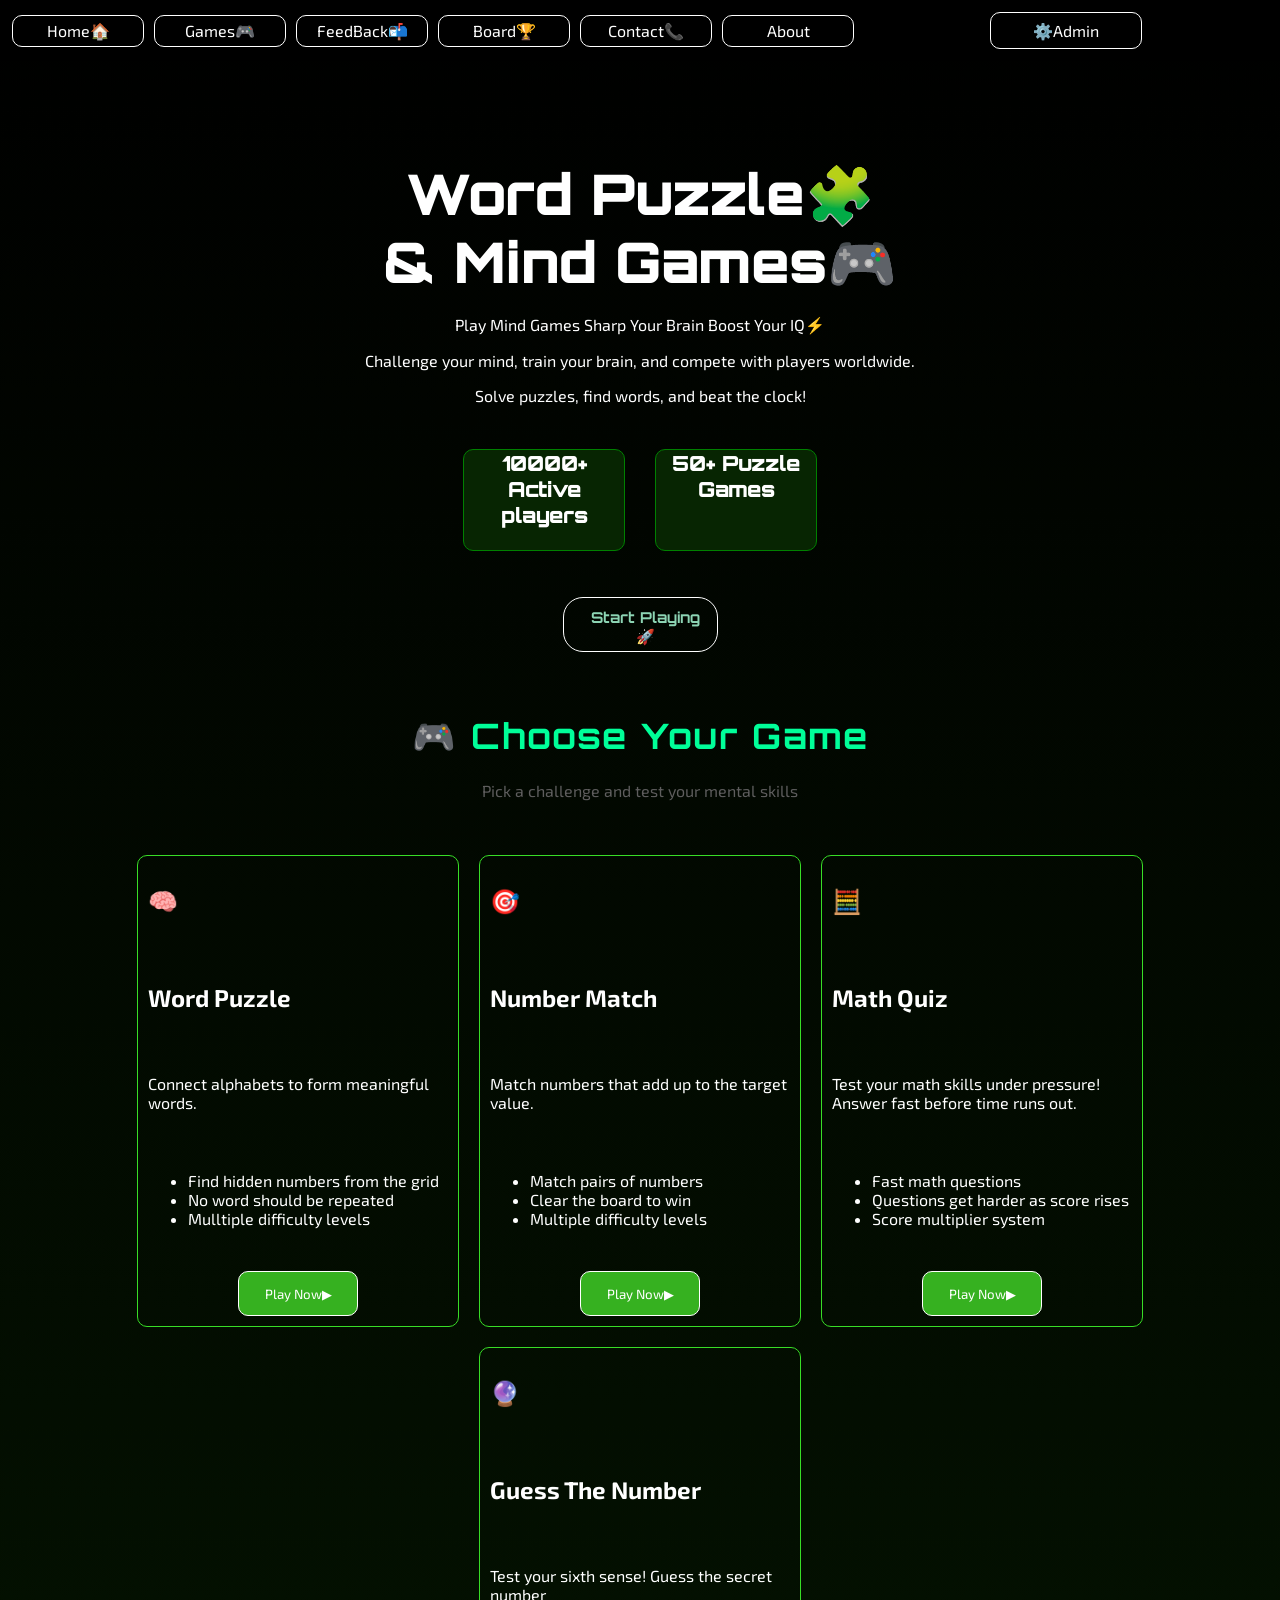
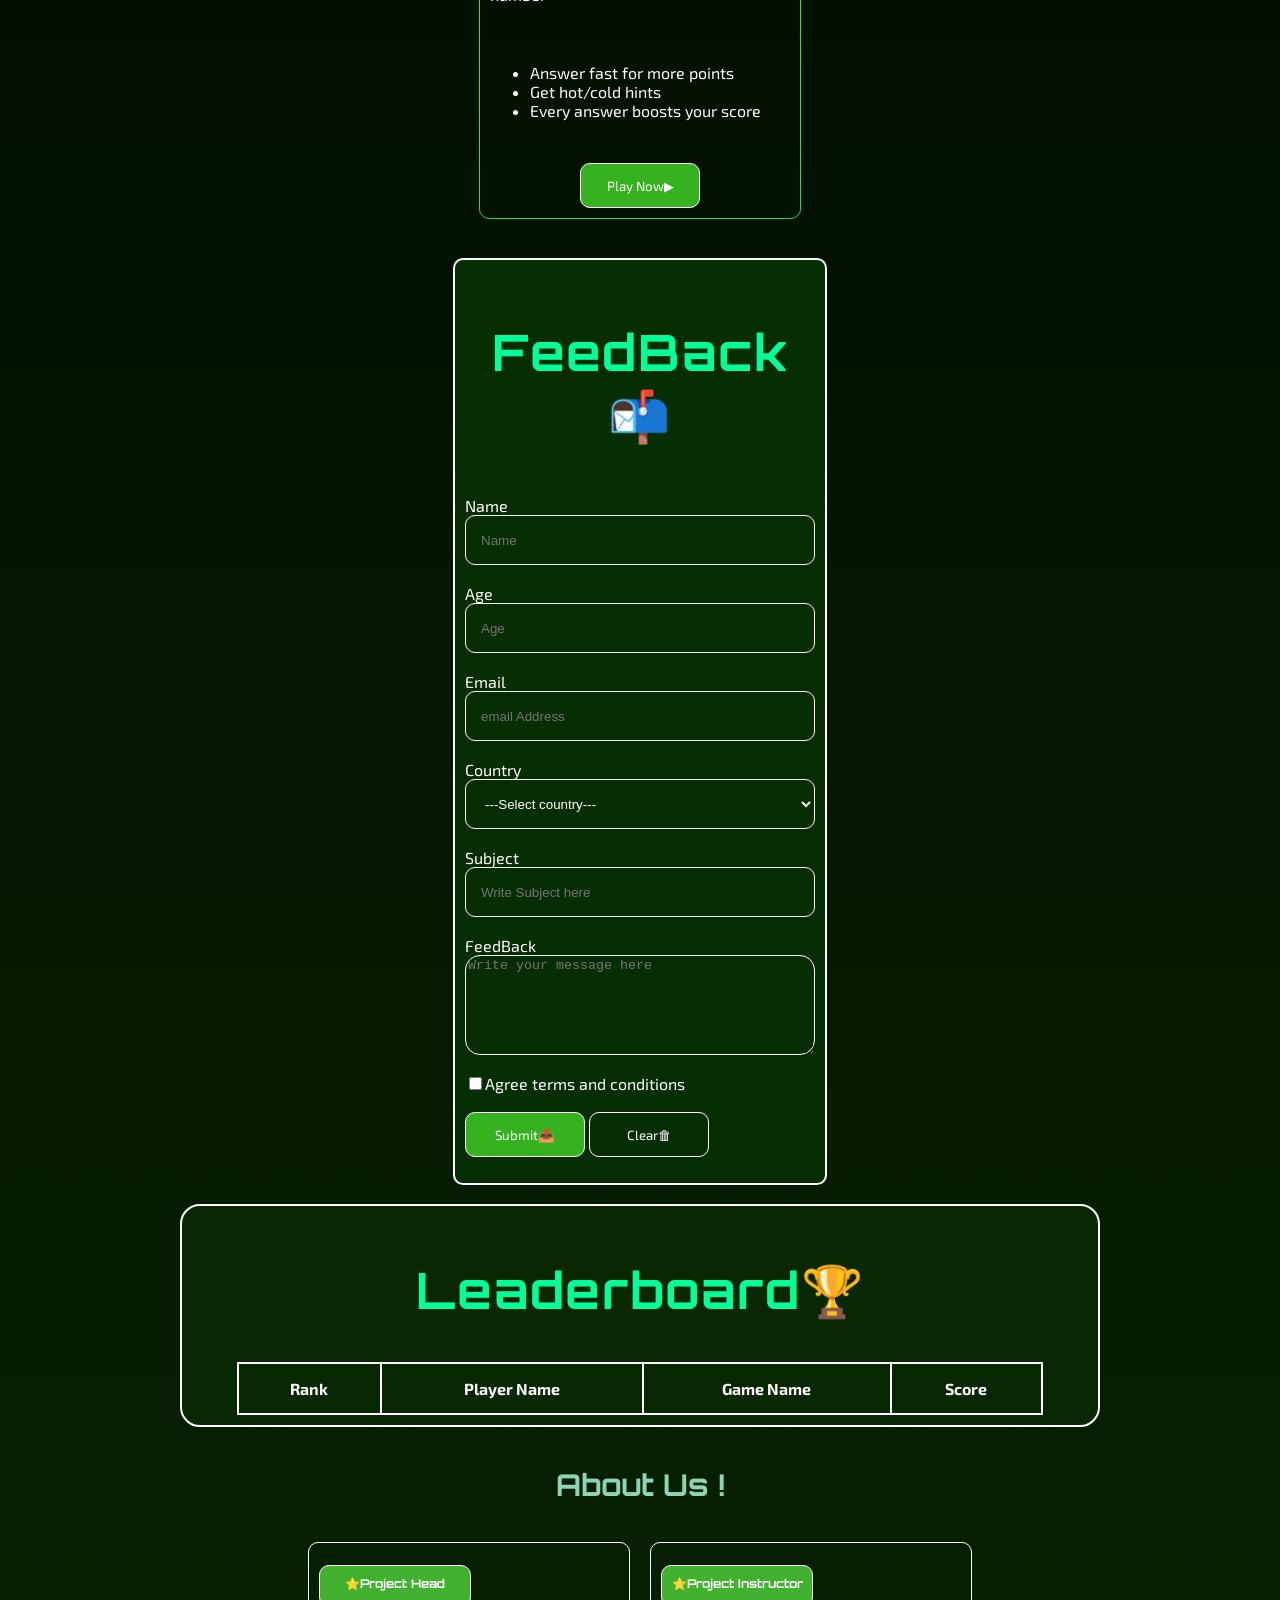
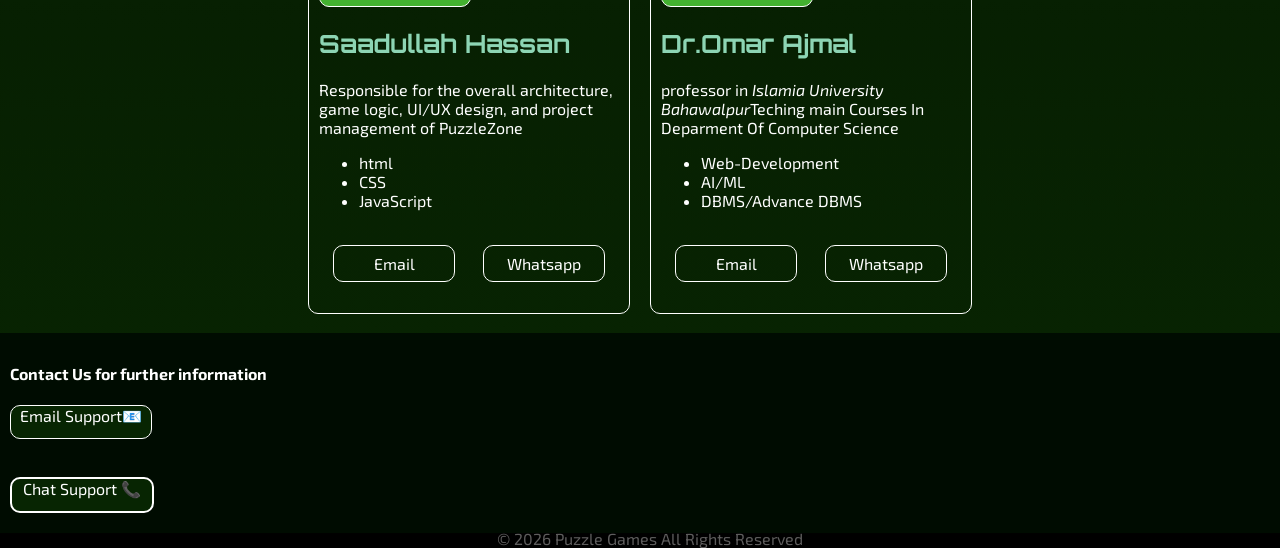
==== commit 3d9d6f30: "6th commit" ====
--- a/index.html
+++ b/index.html
@@ -25,6 +25,8 @@
       <a class="web-nav" id="admn-nav" href="./admin.html">⚙️Admin</a>
     </nav>
   </header>
+  <br>
+  <br>
   <br>
   <br>
   <br>
@@ -68,19 +70,6 @@
           <button id="btn-play" class="btns">Play Now▶ </button>
         </div>
       </div>
-      <div id="card-02" class="g-cards">
-        <h2>🔢</h2>
-        <h2 id="g-cards-h2">Sudoku</h2>
-        <p>Fill the 9×9 grid so every row, column.</p>
-        <ul>
-          <li>Fill in the missing numbers</li>
-          <li>No number can repeat in a row/column/box</li>
-          <li>Multiple difficulty levels</li>
-        </ul>
-        <div id="btn-2" class="p-btns">
-          <button id="btn-play" class="btns">Play Now▶</button>
-        </div>
-      </div>
       <div id="card-03" class="g-cards">
         <h2>🎯</h2>
         <h2 id="g-cards-h2">Number Match</h2>
@@ -258,7 +247,7 @@
       <P id="p-1">© 2026 Puzzle Games All Rights Reserved</p>
     </footer>
   </main>
-      <script src="js/main.js"></script>
+      <script src="./app.js"></script>
 </body>
 
 </html>
--- a/styles.css
+++ b/styles.css
@@ -512,8 +512,8 @@
     display: flex;
     flex-direction: column;
     flex-wrap: wrap;
-    width: 420px;
-    height: fit-content;
+    width: 300px;
+    height: 300px;
     margin: auto;
     padding: 25px;
     border: 1px solid white;
@@ -536,7 +536,8 @@
     padding-left: 15px;
     border: 1px solid white;
     border-radius: 10px;
-    background-color: white;
+    background-color: transparent;
+    color: white;
 }
 
 #log-in{
@@ -544,7 +545,7 @@
     height: 50px;
     margin-top: 20px;
     border: 1px solid white;
-    border-radius: 10px;
+    border-radius: 5px;
     background-color: transparent;
     color: white;
     cursor: pointer;
@@ -561,11 +562,21 @@
     0 0 40px darkred;
 }
 
+
+
+#loginBtns{
+    display: flex;
+    align-items: end;
+    font-family: 'Exo 2', sans-serif;
+    gap: 20px;
+}
+
 #err-msg{
+    text-align: center;
     margin-top: 30px;
-    font-size: 20px;
-    font-weight: 700;
     color: #ff4d6d;
+    font-family: 'Exo 2', sans-serif;
+    font-size: small;
 }
 
 #wlcm{
@@ -581,23 +592,21 @@
 
 }
 
-#back-link{
-    display: flex;
-    flex-direction: column;
-    flex-wrap: wrap;
-    align-content: center;
-}
 
 #goBack{
-    width: 110px;
-    height: 35px;
+    width: 150px;
+    height: 50px;
     border: 1px solid white;
     border-radius: 5px;
-    text-align: center;
     transition: 0.3s;
     color: red;
     font-family: 'Exo 2', sans-serif;
 
+}
+
+#back-link{
+    display: flex;
+    justify-content: center;
 }
 
 #goback:hover{
@@ -618,6 +627,7 @@
 #hd-1{
     font-family: 'Orbitron', sans-serif;
     font-size: 32px;
+    text-align: center;
     border: 1px solid white;
     border-radius: 10px;
     padding-bottom: 15px;
@@ -642,19 +652,24 @@
 }
 
 
-.admn-btns{
-    width: 220px;
-    height: 55px;
-    margin-right: 15px;
-    border: 1px solid white;
-    border-radius: 12px;
+.admn-sec{
+    width: 100%;
+    height: 40px;
+    text-align: center;
+    border: 1px solid white;
+    border-radius: 8px;
     background-color: transparent;
     color: #8b8b8b;
     cursor: pointer;
     transition: 0.3s;
     font-size: 20px;
     font-family: 'Exo 2', sans-serif;
-}
+    text-shadow:    
+        0 0 10px darkred,
+        0 0 20px darkred;
+}
+
+
 
 .admn-btns:hover{
     transform: translateY(-5px);
@@ -669,23 +684,6 @@
 }
 
 
-#game-config{
-    width: 92%;
-    margin: auto;
-    margin-top: 30px;
-    padding: 25px;
-    border: 1px solid white;
-    border-radius: 20px;
-    background-color: transparent;
-    transition: 0.3s;
-}
-
-#game-config:hover{
-    box-shadow:
-    0 0 10px crimson,
-    0 0 20px crimson,
-    0 0 40px crimson;
-}
 
 #timer-box{
     margin-bottom: 35px;
@@ -716,7 +714,7 @@
     font-size: 20px;
 }
 
-#save-time{
+.save-btns{
     width: 190px;
     height: 52px;
     border: 1px solid white;
@@ -724,15 +722,23 @@
     background-color: transparent;
     color: white;
     cursor: pointer;
-    transition: 0.3s;
+    align-self: self-end;
     font-size: 20px;
     font-family: 'Exo 2', sans-serif;
-}
-
-#save-time:hover{
+    transition: 0.3s;
+}
+
+.save-btns:hover{
     transform: scale(1.05);
 }
 
+#saved-msg{
+    color: #00ff99;
+    text-shadow: 
+       0 0 10px yellowgreen,
+       0 0 20px yellowgreen;
+       font-family:'Exo 2', sans-serif;
+}
 
 #words-container{
     display: flex;
@@ -757,9 +763,9 @@
 .word-box:hover{
     transform: translateY(-5px);
     box-shadow:
-    0 0 10px crimson,
-    0 0 20px crimson,
-    0 0 40px crimson;
+    0 0 10px darkred,
+    0 0 20px darkred,
+    0 0 40px darkred;
 }
 
 .word-head{
@@ -840,8 +846,8 @@
     transform: scale(1.05);
 }
 
-.word-tag #easy-add,
-.word-tag #medium-add{
+.word-tag #easy-del,
+.word-tag #medium-del{
     width: 28px;
     height: 28px;
     border-radius: 50%;
@@ -851,10 +857,50 @@
     color: #ff3d5a;
 }
 
-.word-tag #easy-add:hover,
-.word-tag #medium-add:hover{
+.word-tag #easy-del:hover,
+.word-tag #medium-del:hover{
     background-color: #ff3d5a;
     color: white;
+}
+
+#quiz-box{
+
+    font-family: 'Exo 2', sans-serif;
+
+}
+
+#math-quiz{
+    display: flex;
+    flex-direction: column;
+    flex-wrap: wrap;
+    width: 300px;
+    height: 250px;
+    margin: auto;
+    padding: 25px;
+    gap: 30px;
+    border: 1px solid white;
+    border-radius: 20px;
+    background-color: transparent;
+    transition: 0.3s;
+    cursor: pointer;
+    font-family: 'Exo 2', sans-serif;
+}
+
+#math-quiz:hover{
+    box-shadow: 
+        0 0 10px darkred,
+        0 0 20px darkred,
+        0 0 40px darkred;
+}
+
+.admin-inpt{
+    width: 250px;
+    height: 35px;
+    border: 1px solid white;
+    border-radius: 8px;
+    background-color: transparent;
+    color: white;
+
 }
 
 @media(max-width:768px){
@@ -891,9 +937,11 @@
         gap: 15px;
     }
 
-
-}
-
-
-
-
+    
+
+
+}
+
+
+
+
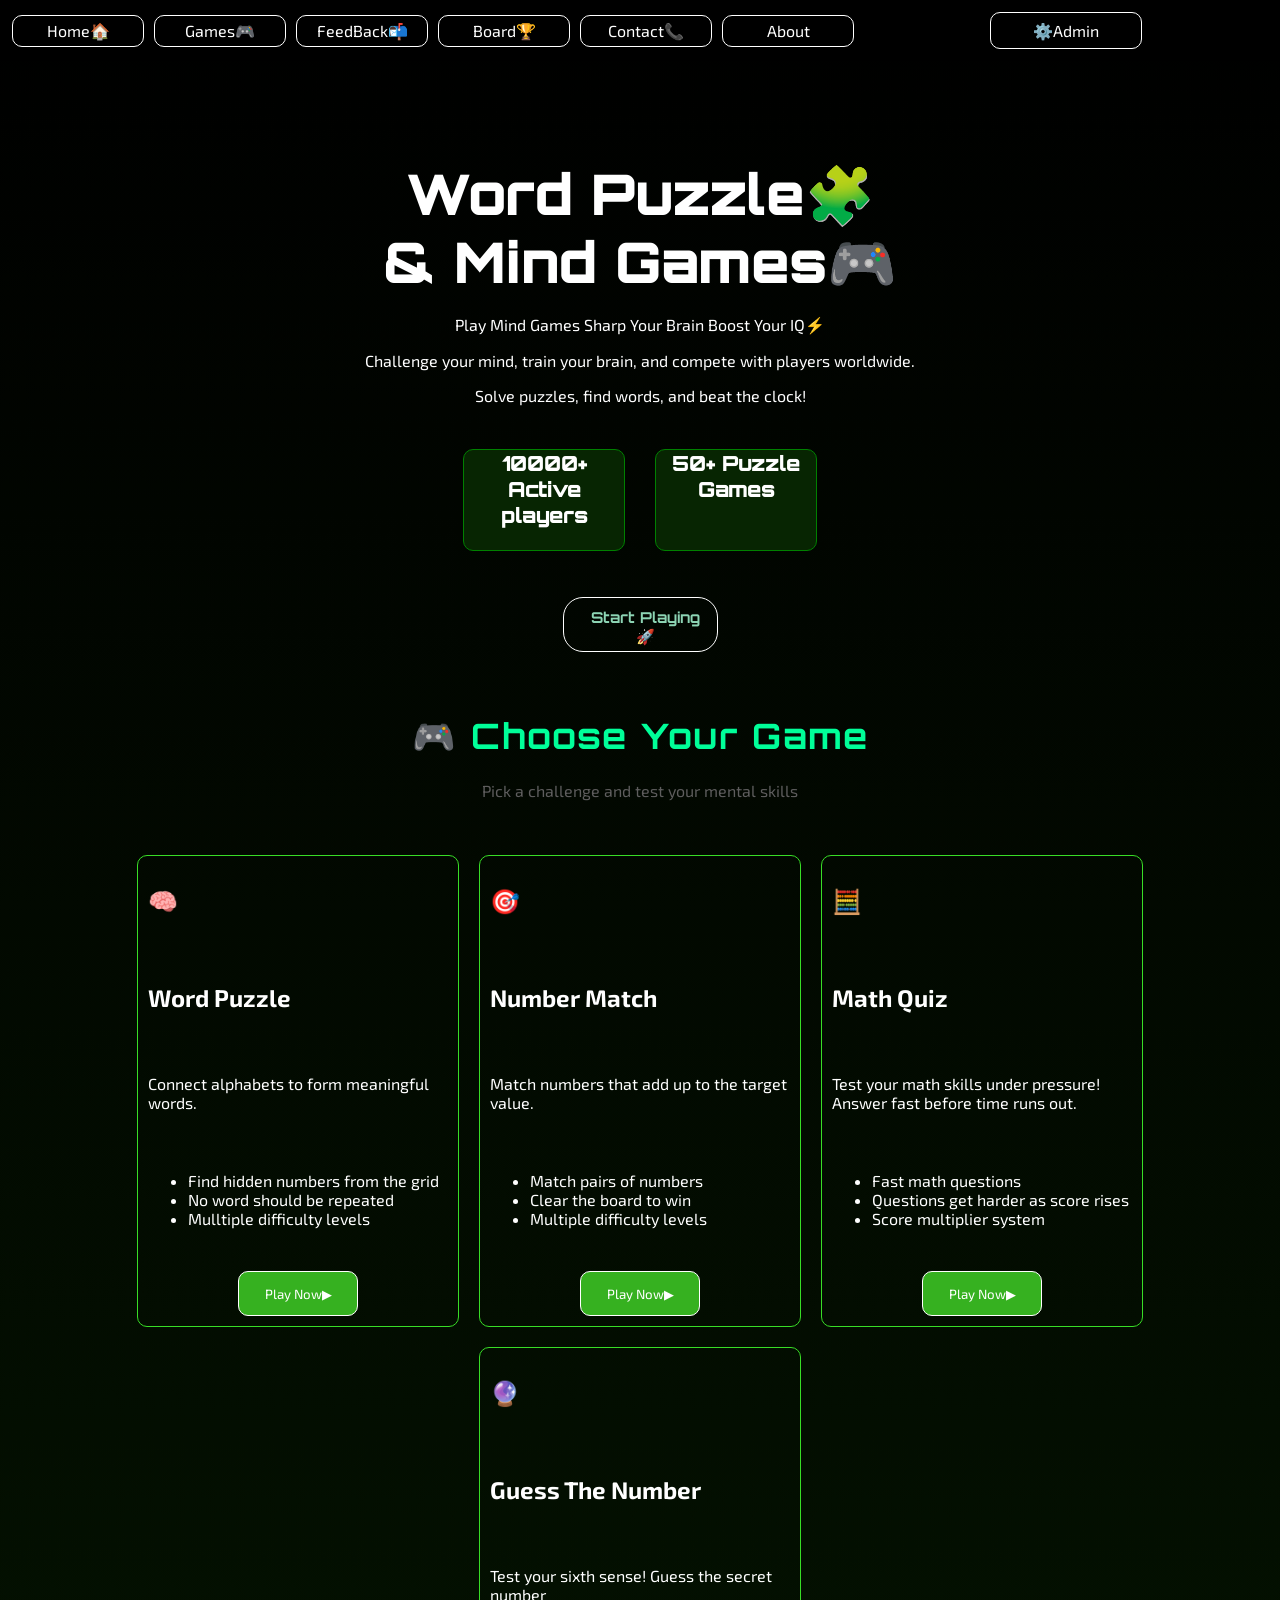
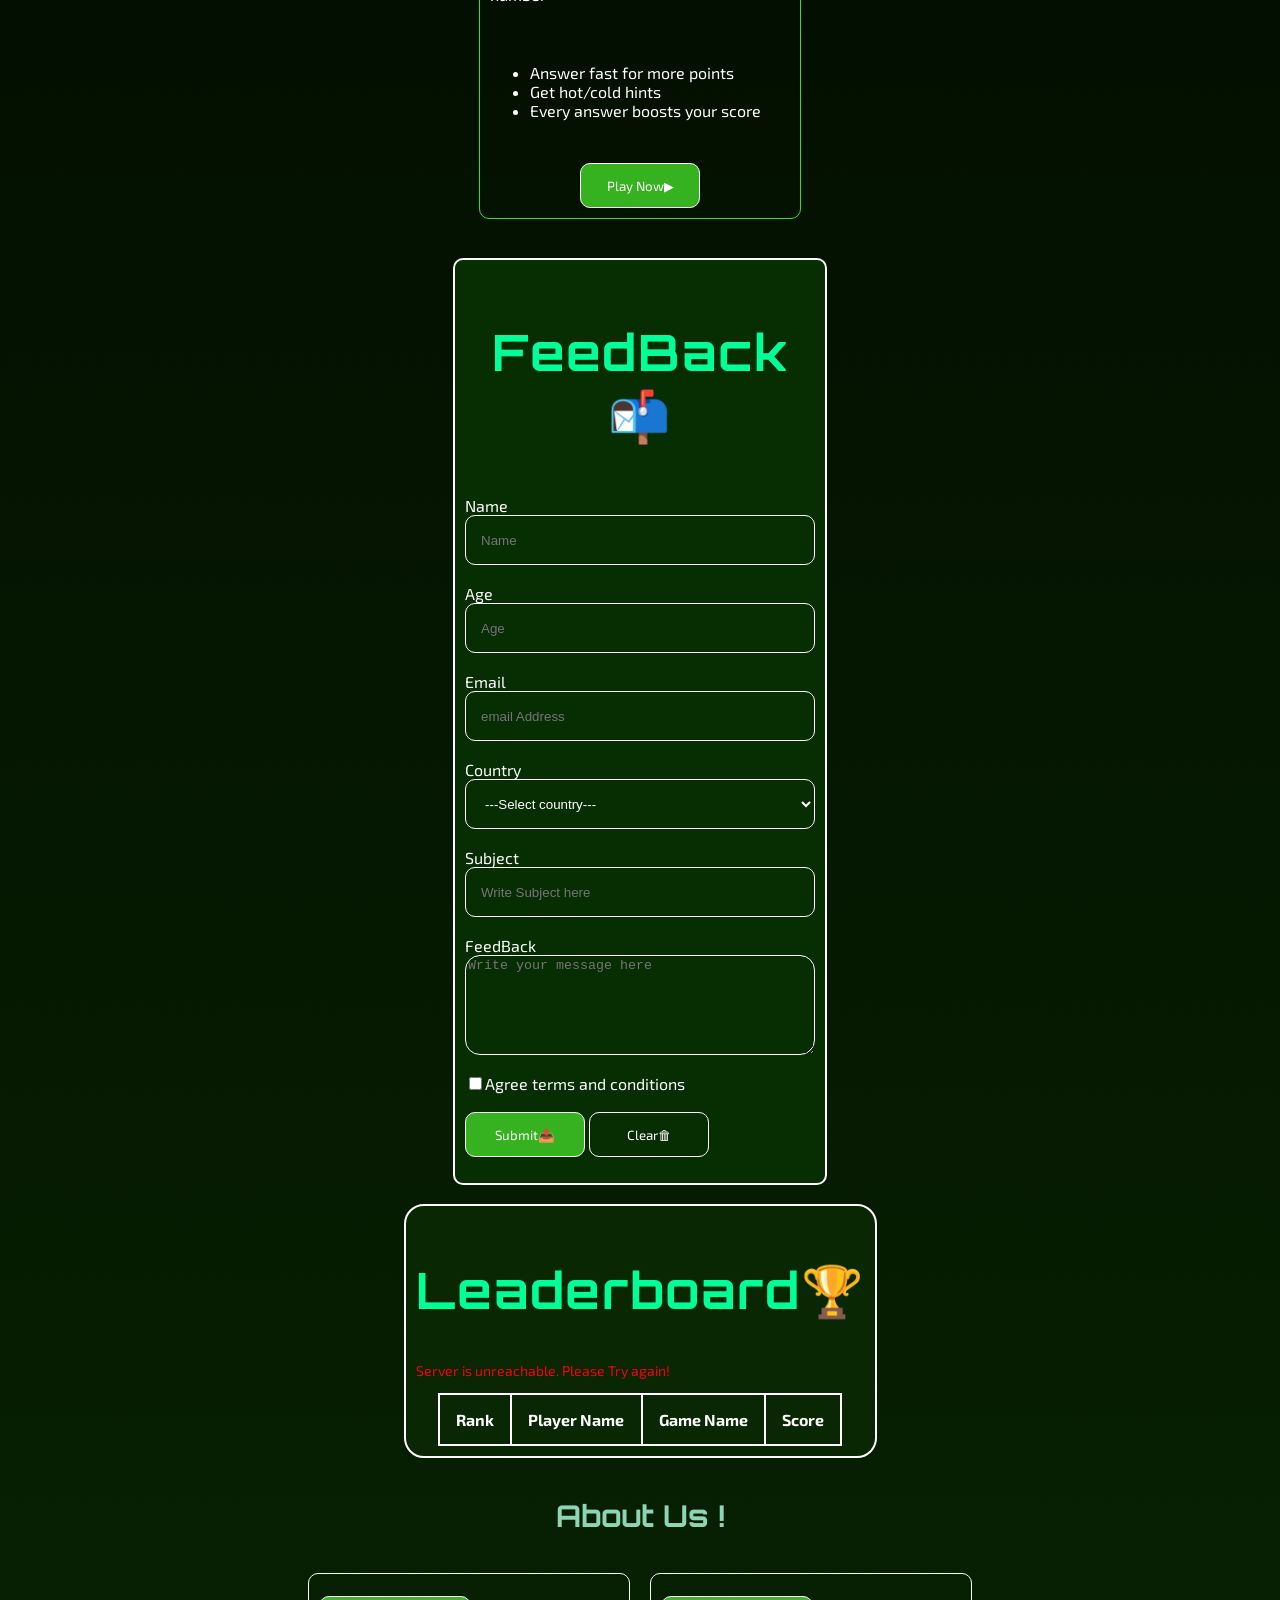
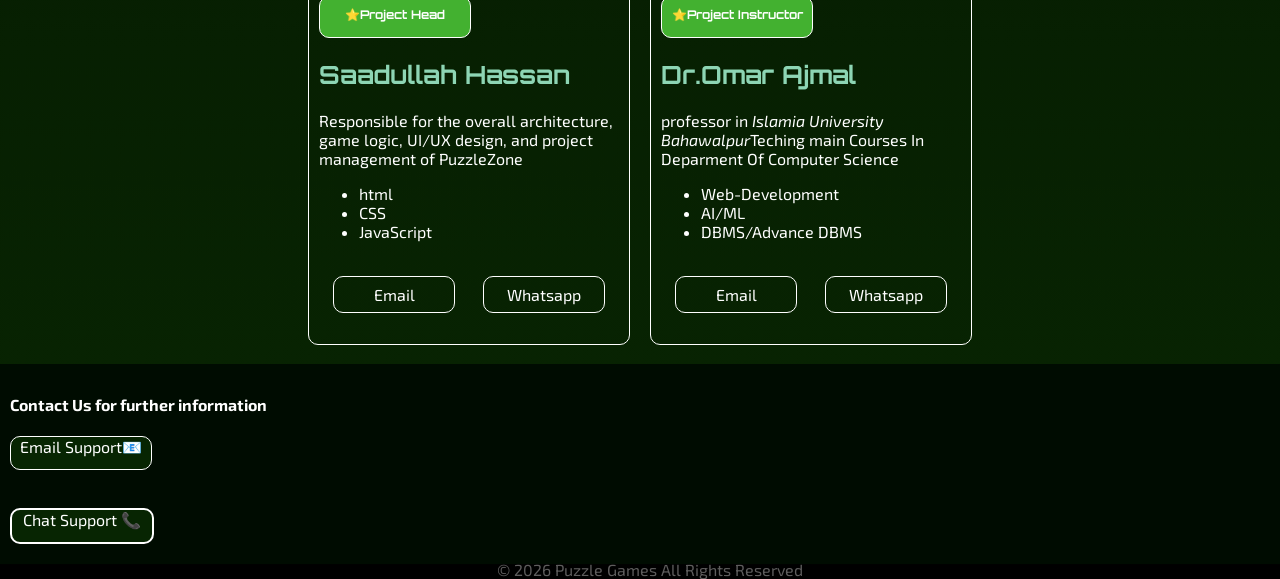
==== commit da472891: "9th commit" ====
--- a/index.html
+++ b/index.html
@@ -67,7 +67,7 @@
           <li>Mulltiple difficulty levels</li>
         </ul>
         <div id="btn-1" class="p-btns">
-          <button id="btn-play" class="btns">Play Now▶ </button>
+          <button id="wrd-p-btn" class="btns">Play Now▶ </button>
         </div>
       </div>
       <div id="card-03" class="g-cards">
@@ -80,7 +80,7 @@
           <li>Multiple difficulty levels</li>
         </ul>
         <div id="btn-3" class="p-btns">
-          <button id="btn-play" class="btns">Play Now▶</button>
+          <button id="nmbr-match-btn" class="btns">Play Now▶</button>
         </div>
       </div>
       <div id="card-04" class="g-cards">
@@ -93,7 +93,7 @@
           <li>Score multiplier system</li>
         </ul>
         <div id="btn-4" class="p-btns">
-          <button id="btn-play" class="btns">Play Now▶</button>
+          <button id="mth-q-btn" class="btns">Play Now▶</button>
         </div>
       </div>
       <div id="card-05" class="g-cards">
@@ -106,7 +106,7 @@
           <li>Every answer boosts your score</li>
         </ul>
         <div id="btn-5" class="p-btns">
-          <button id="btn-play" class="btns">Play Now▶</button>
+          <button id="Gss-nmbr-btn" class="btns">Play Now▶</button>
         </div>
       </div>
     </section>
@@ -117,19 +117,22 @@
           <h3 id="fdb">FeedBack📬</h3>
           <div id="fedB-7" class="fdb-area">
             <label id="usr-name" for="name">Name
-              <input id="inpt" class="inpt" type="text" placeholder="Name" required />
+              <input id="inpt" class="inpt" type="text" placeholder="Name" />
+              <span id="name-error" class="error-msg"></span>
             </label>
           </div>
           <br />
           <div id="fedB-1" class="fdb-area">
             <label id="usr-age" for="age">Age
-              <input id="inpt-2" class="inpt" type="number" placeholder="Age" required />
+              <input id="inpt-2" class="inpt" type="number" placeholder="Age" />
+              <span id="age-error" class="error-msg"></span>
             </label>
           </div>
           <br />
           <div id="fedB-2" class="fdb-area">
             <label id="usr-mail" for="email">Email
               <input id="inpt-3" class="inpt" type="email" placeholder="email Address" required />
+              <span id="email-error" class="error-msg"></span>
             </label>
           </div>
           <br />
@@ -146,23 +149,27 @@
               <option id="slct" value="IRN">Iran</option>
               <option id="slct" value="Ger">Germany</option>
             </select>
+            <span id="country-error" class="error-msg"></span>
           </div>
           <br />
           <div id="fedB-4" class="fdb-area">
             <label id="sbjct" for="subject">Subject
-              <input id="inpt-4" class="inpt" type="text" placeholder="Write Subject here" required />
+              <input id="inpt-5" class="inpt" type="text" placeholder="Write Subject here" />
+              <span id="subject-error" class="error-msg"></span>
             </label>
           </div>
           <br />
           <div id="fedB-5" class="fdb-area">
             <label id="usr-fdb" for="FeedBack">FeedBack
-              <textarea name="message" id="textarea" placeholder="Write your message here" required></textarea>
+              <textarea name="message" id="textarea" placeholder="Write your message here"></textarea>
+              <span id="message-error" class="error-msg"></span>
             </label>
           </div>
           <br />
           <div id="fedB-6" class="fdb-area">
             <label for="101">
-              <input type="checkbox" id="101" required  />Agree terms and conditions
+              <input name="terms" type="checkbox" id="101" required  />Agree terms and conditions
+              <span id="tc-error" class="error-msg"></span>
             </label>
           </div>
           <br>
@@ -178,6 +185,8 @@
     <section id="leaderboard">
       <div id="ld-01">
         <h2 id="ldr-hed">Leaderboard🏆</h2>
+        <p id="loading-msg">Loading...</p>
+        <p id="error-msg"></p>
         <table id="leaderboard-tbl">
           <thead>
           <tr id="tbl-hd">
@@ -247,6 +256,24 @@
       <P id="p-1">© 2026 Puzzle Games All Rights Reserved</p>
     </footer>
   </main>
+   <div id="name-modal" class="hidden">
+     <div id="modal-box">
+        <h2>Enter Your Name</h2>
+        <input type="text" id="player-name" placeholder="Your Name" />
+        <button id="start-game-btn">Start Game</button>
+     </div>
+   </div>
+   <div id="guess-game" class="hidden">
+    <div id="guess-box">
+        <h2>Guess The Number 🔮</h2>
+        <p id="guess-player-name"></p>
+        <p id="guess-hint">Guess a number between 1 and 100</p>
+        <input type="number" id="guess-input" placeholder="Enter your guess" />
+        <button id="guess-btn" class="btns">Guess!</button>
+        <p id="guess-result"></p>
+        <p id="guess-tries"></p>
+    </div>
+</div>
       <script src="./app.js"></script>
 </body>
 
--- a/styles.css
+++ b/styles.css
@@ -273,6 +273,10 @@
     color: white;
 }
 
+#textarea{
+    color: white;
+}
+
 #slct{
     color: black;
 }
@@ -284,6 +288,11 @@
     border: 1px solid white;
     border-radius:15px;
 
+}
+
+.error-msg {
+    color: red;
+    font-size: 12px;
 }
 
 #e-sup{
@@ -327,7 +336,7 @@
 
 #ld-01{
     padding: 10px;
-    width: 70%;
+    width: fit-content;
     height: fit-content;
     flex-wrap: wrap;
     margin: auto;
@@ -337,6 +346,15 @@
     transition: 0.3s;
     cursor: pointer;
     
+}
+
+#loading-msg {
+    display: none;
+}
+
+#error-msg {
+    color: red;
+    font-size: 14px;
 }
 
 table{
@@ -652,25 +670,6 @@
 }
 
 
-.admn-sec{
-    width: 100%;
-    height: 40px;
-    text-align: center;
-    border: 1px solid white;
-    border-radius: 8px;
-    background-color: transparent;
-    color: #8b8b8b;
-    cursor: pointer;
-    transition: 0.3s;
-    font-size: 20px;
-    font-family: 'Exo 2', sans-serif;
-    text-shadow:    
-        0 0 10px darkred,
-        0 0 20px darkred;
-}
-
-
-
 .admn-btns:hover{
     transform: translateY(-5px);
     box-shadow:
@@ -679,189 +678,84 @@
     0 0 40px crimson;
 }
 
+#admin-stats{
+    display: flex;
+    justify-content: center;
+    gap: 30px;
+    flex-wrap: wrap;
+    font-family: 'Exo 2', sans-serif;
+}
+
+.admn-stats{
+    text-align: center;
+    width: 160px;
+    height: 70px;
+    border: 1px solid white;
+    border-radius: 8px;
+    background-color: transparent;
+}
+
+#ld-mng{
+    text-align: center;
+    font-family: 'Exo 2', sans-serif;
+}
+
+#ldr-mng{
+    width: 550px;
+    height: fit-content;
+    margin: auto;
+    border: 1px solid white;
+    border-radius: 15px;
+    background-color: transparent;
+}
+
+#fdb-mng{
+    text-align: center;
+}
+
+#edit {
+    flex-direction: column;
+    gap: 15px;
+    width: 250px;
+    height: fit-content;
+    margin: 20px auto;
+    padding: 20px;
+    border: 1px solid darkred;
+    border-radius: 10px;
+}
+
+.admn-btn{
+    width: 150px;
+    height: 50px;
+    margin-top: 20px;
+    border: 1px solid white;
+    border-radius: 5px;
+    background-color: transparent;
+    color: white;
+    cursor: pointer;
+    transition: 0.3s;
+    font-size: 20px;
+    font-family: 'Exo 2', sans-serif;
+}
+
+#admn-btns{
+    display: flex;
+    gap: 10px;
+}
+
+.admn-btn:hover{
+    transform: translateY(1px);
+    box-shadow: 
+       0px 0px 10px darkred,
+       0px 0px 20px darkred,
+       0px 0px 40px darkred;
+}
+
 #wrd-pzl{
     border: 1px soli white;
 }
 
 
-
-#timer-box{
-    margin-bottom: 35px;
-}
-
-#timer-hd{
-    display: block;
-    margin-bottom: 15px;
-    font-size: 22px;
-    font-family: 'Orbitron', sans-serif;
-}
-
-#timer-controls{
-    display: flex;
-    flex-wrap: wrap;
-    gap: 20px;
-}
-
-#timer-input{
-    width: 180px;
-    height: 50px;
-    padding-left: 15px;
-    border: 1px solid white;
-    border-radius: 10px;
-    background-color: transparent;
-    color: white;
-    outline: none;
-    font-size: 20px;
-}
-
-.save-btns{
-    width: 190px;
-    height: 52px;
-    border: 1px solid white;
-    border-radius: 10px;
-    background-color: transparent;
-    color: white;
-    cursor: pointer;
-    align-self: self-end;
-    font-size: 20px;
-    font-family: 'Exo 2', sans-serif;
-    transition: 0.3s;
-}
-
-.save-btns:hover{
-    transform: scale(1.05);
-}
-
-#saved-msg{
-    color: #00ff99;
-    text-shadow: 
-       0 0 10px yellowgreen,
-       0 0 20px yellowgreen;
-       font-family:'Exo 2', sans-serif;
-}
-
-#words-container{
-    display: flex;
-    flex-wrap: wrap;
-    justify-content: center;
-    gap: 25px;
-}
-
-
-.word-box{
-    display: flex;
-    flex-wrap: wrap;
-    width: 800px;
-    height: 220px;
-    padding: 20px;
-    border: 1px solid white;
-    border-radius: 20px;
-    background-color: transparent;
-    transition: 0.3s;
-}
-
-.word-box:hover{
-    transform: translateY(-5px);
-    box-shadow:
-    0 0 10px darkred,
-    0 0 20px darkred,
-    0 0 40px darkred;
-}
-
-.word-head{
-    display: flex;
-    justify-content: space-between;
-    align-items: center;
-    flex-wrap: wrap;
-    gap: 15px;
-}
-
-#easy-hd,
-#medium-hd{
-    font-family: 'Orbitron', sans-serif;
-    font-size: 28px;
-    color: #ff3d5a;
-}
-
-.add-word{
-    display: flex;
-    gap: 10px;
-    flex-wrap: wrap;
-}
-
-#easy-input,
-#medium-input{
-    width: 220px;
-    height: 45px;
-    padding-left: 15px;
-    border: 1px solid rgba(255,255,255,0.1);
-    border-radius: 10px;
-    background-color: #180105;
-    color: white;
-    outline: none;
-    font-size: 17px;
-}
-
-#easy-add,
-#medium-add{
-    width: 90px;
-    height: 45px;
-    border: 1px solid #ff3d5a;
-    border-radius: 10px;
-    background-color: transparent;
-    color: #ff3d5a;
-    cursor: pointer;
-    transition: 0.3s;
-    font-size: 18px;
-}
-
-#easy-add:hover,
-#medium-add:hover{
-    background-color: #ff3d5a;
-    color: white;
-}
-
-#easy-words,
-#medium-words{
-    display: flex;
-    flex-wrap: wrap;
-    gap: 15px;
-    margin-top: 30px;
-}
-
-.word-tag{
-    display: flex;
-    align-items: center;
-    gap: 10px;
-    padding: 10px 15px;
-    border-radius: 30px;
-    background-color: rgba(255,0,85,0.08);
-    border: 1px solid rgba(255,255,255,0.08);
-    color: #d4d4d4;
-    transition: 0.3s;
-}
-
-.word-tag:hover{
-    border-color: #ff3d5a;
-    transform: scale(1.05);
-}
-
-.word-tag #easy-del,
-.word-tag #medium-del{
-    width: 28px;
-    height: 28px;
-    border-radius: 50%;
-    font-size: 13px;
-    background-color: rgba(255,255,255,0.08);
-    border: none;
-    color: #ff3d5a;
-}
-
-.word-tag #easy-del:hover,
-.word-tag #medium-del:hover{
-    background-color: #ff3d5a;
-    color: white;
-}
 
 #quiz-box{
 
@@ -903,25 +797,117 @@
 
 }
 
+#name-modal {
+    position: fixed;
+    top: 0;
+    left: 0;
+    width: 100%;
+    height: 100%;
+    background: rgba(0, 0, 0, 0.8);
+    justify-content: center;
+    align-items: center;
+}
+
+#modal-box {
+    background: #1a1a1a;
+    display: flex;
+    padding: 30px;
+    border-radius: 10px;
+    text-align: center;
+    flex-direction: column;
+    gap: 15px;
+}
+
+#num-grid {
+    display: flex;
+    flex-wrap: wrap;
+    gap: 10px;
+    justify-content: center;
+    margin-top: 10px;
+}
+
+.hidden {
+    display: none;
+}
+
+.matched {
+    background-color: #1a5c1a;
+    opacity: 0.5;
+    cursor: not-allowed;
+}
+
+.wrong {
+    background-color: red;
+}
+
+#guess-game {
+    position: fixed;
+    top: 0;
+    left: 0;
+    width: 100%;
+    height: 100%;
+    background: rgba(0, 0, 0, 0.9);
+    display: none;
+    justify-content: center;
+    align-items: center;
+}
+
+#guess-box {
+    background: #1a1a1a;
+    padding: 30px;
+    border-radius: 10px;
+    text-align: center;
+    display: flex;
+    flex-direction: column;
+    gap: 15px;
+    border: 1px solid greenyellow;
+}
+
+#guess-input {
+    width: 200px;
+    height: 45px;
+    padding-left: 15px;
+    border: 1px solid white;
+    border-radius: 10px;
+    background-color: transparent;
+    color: white;
+    font-size: 18px;
+    margin: auto;
+}
+
+#num-grid {
+    display: flex;
+    flex-wrap: wrap;
+    gap: 10px;
+    justify-content: center;
+    margin-top: 10px;
+}
+
+.num-btn {
+    width: 60px;
+}
+
+.selected {
+    background-color: orange;
+}
+
+.matched {
+    display: none;
+}
+
+#guess-input.hidden-input {
+    display: none;
+}
+#guess-btn.hidden-btn {
+    display: none;
+}
+
+.hide-element {
+    display: none;
+}
+
 @media(max-width:768px){
 
-    .word-box{
-        width: 100%;
-    }
-
-    .word-head{
-        flex-direction: column;
-        align-items: flex-start;
-    }
-
-    .add-word{
-        width: 100%;
-    }
-
-    #easy-input,
-    #medium-input{
-        width: 100%;
-    }
 
     #log-sys{
         width: 90%;
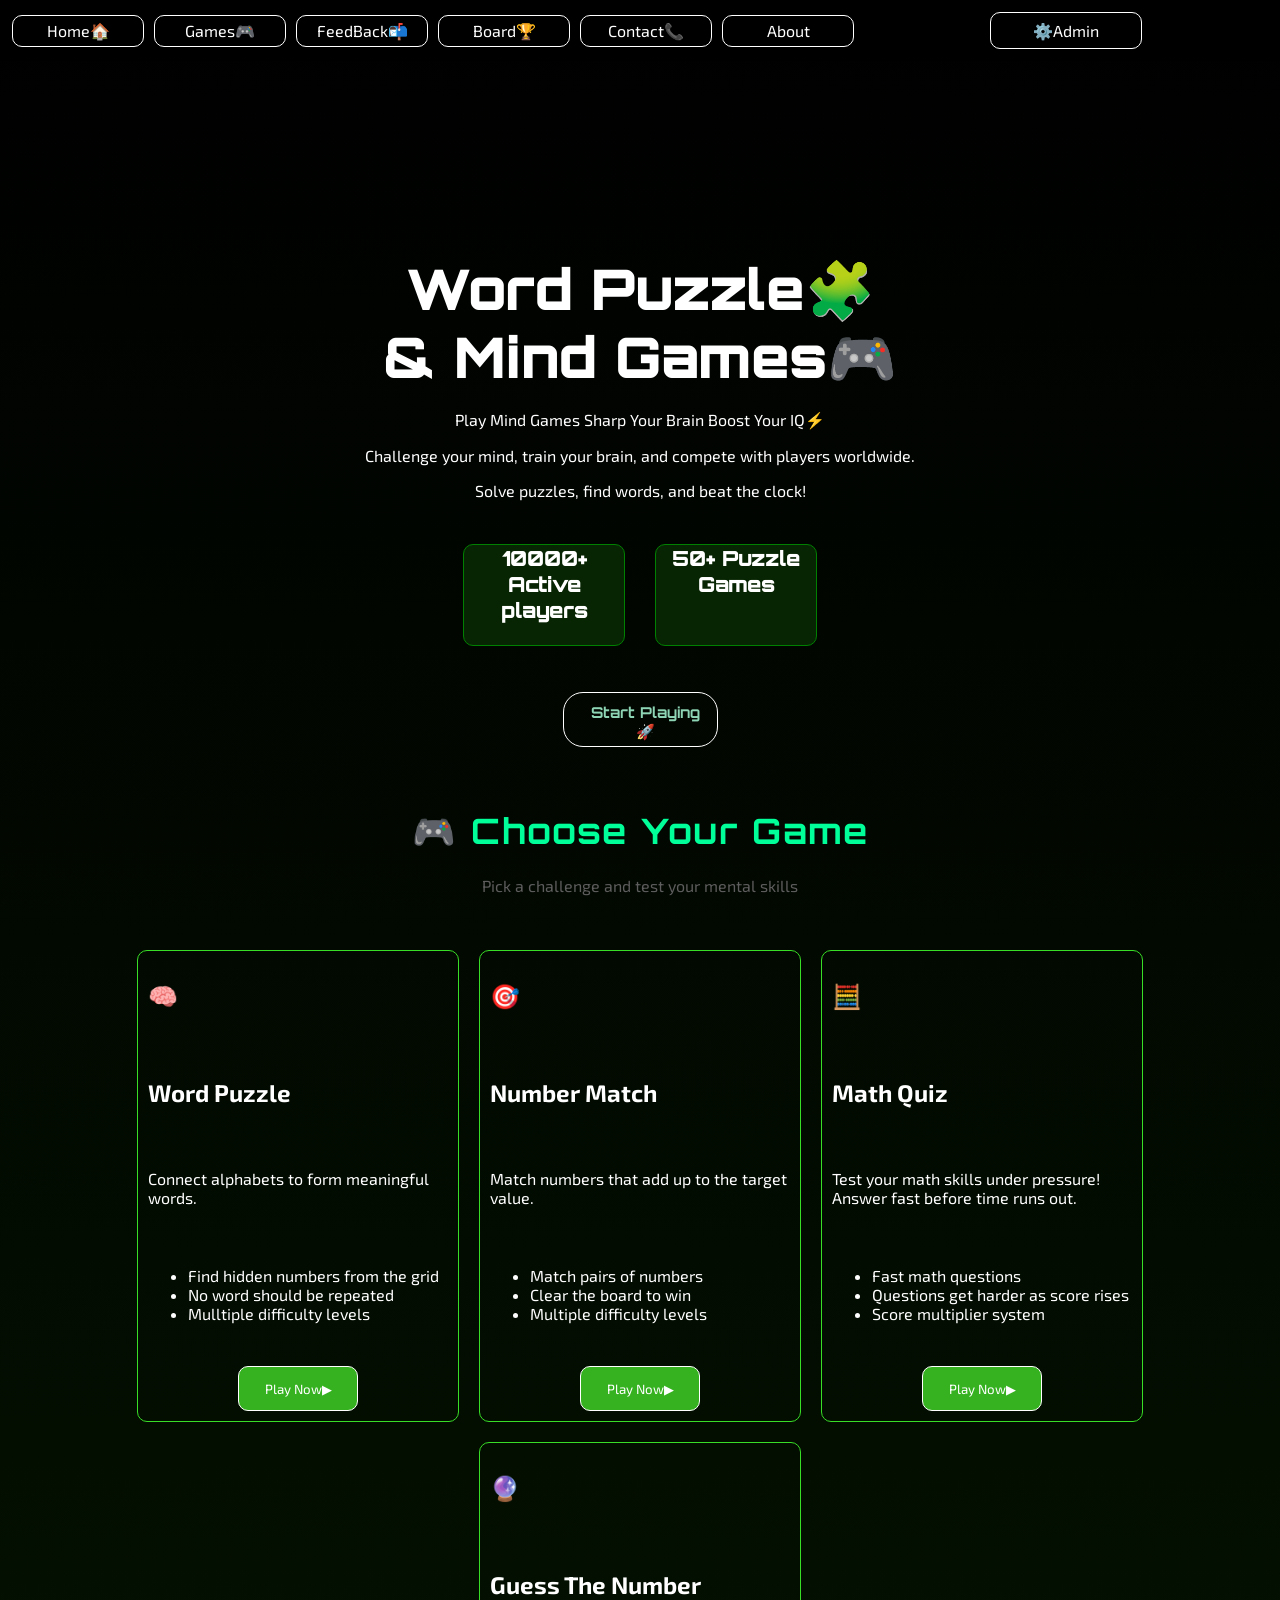
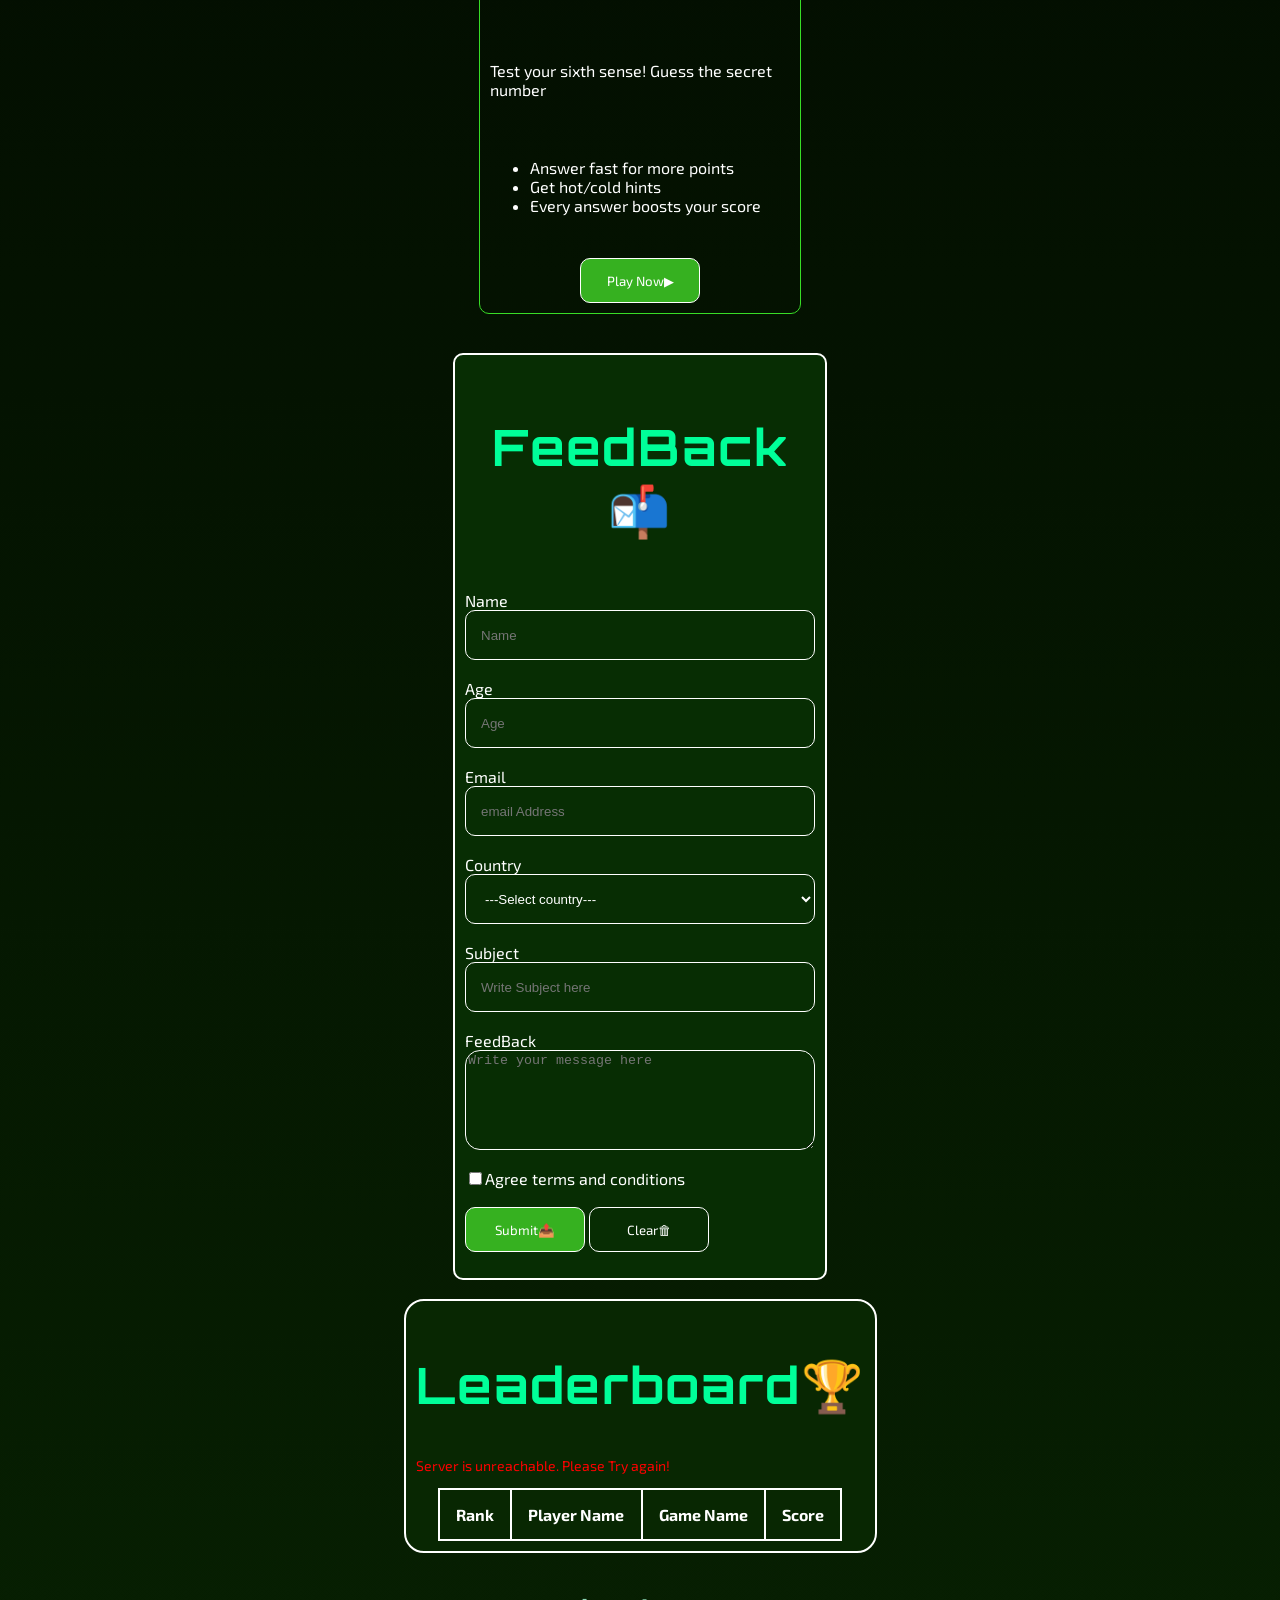
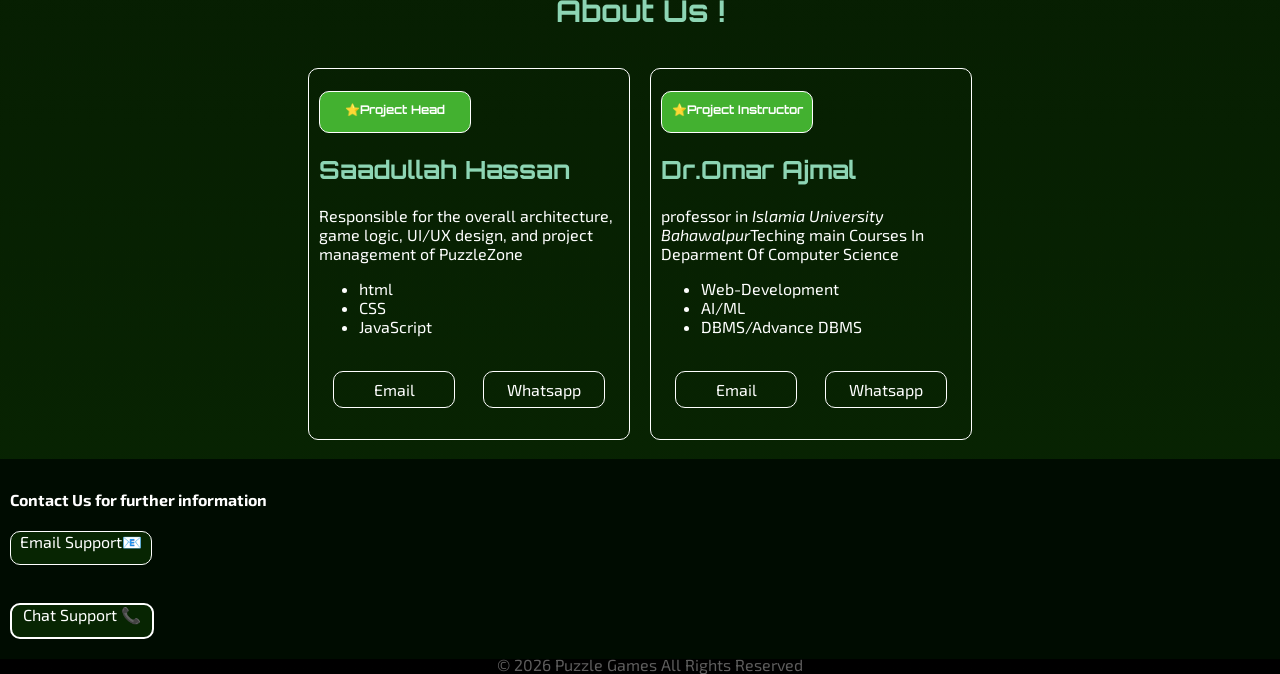
==== commit 6ae58ad3: "10th commit" ====
--- a/index.html
+++ b/index.html
@@ -25,6 +25,11 @@
       <a class="web-nav" id="admn-nav" href="./admin.html">⚙️Admin</a>
     </nav>
   </header>
+  <br>
+  <br>
+  <br>
+  <br>
+  <br>
   <br>
   <br>
   <br>
@@ -175,11 +180,9 @@
           <br>
           <button type="submit" id="sub-btn" class="btns">Submit📤</button>
           <button type="reset" id="clr-btn" class="Clearbtn">Clear🗑</button>
-      </div>
-    </section>
-    </form>
-
-    </div>
+        </form>
+      </div>
+    </section>
 
     <br>
     <section id="leaderboard">
--- a/styles.css
+++ b/styles.css
@@ -4,14 +4,12 @@
     padding: 0px;
     margin: 0px;
     color: white;
-    overflow-x: hidden;
+    scroll-behavior: smooth;
 }
 
 html{
   scroll-behavior: smooth;
 }
-
-
 
 nav{
     display: flex;
